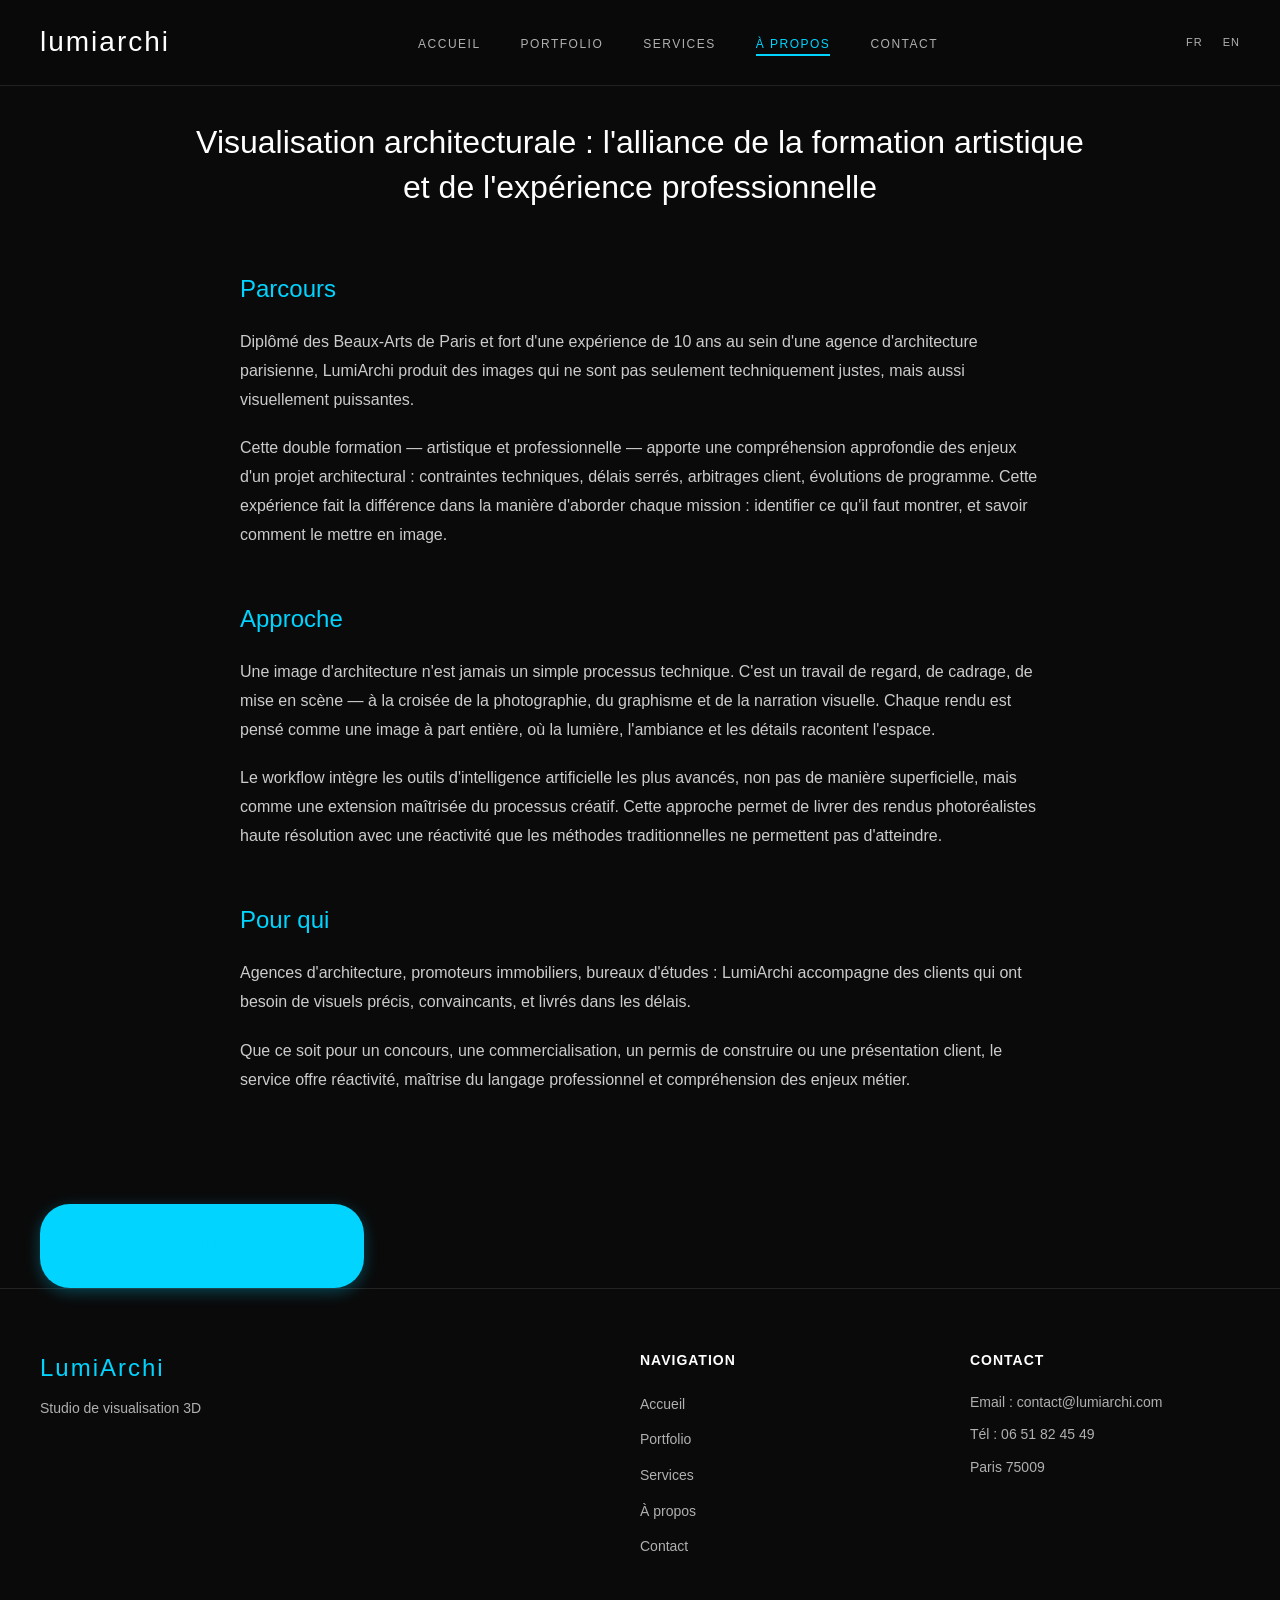
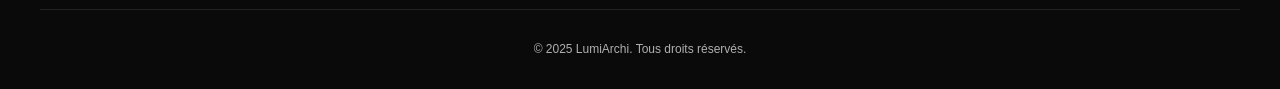
==== about.html @ ff270db5 "Add files via upload" ====
<!DOCTYPE html>
<html lang="fr">
<head>
    <meta charset="UTF-8">
    <meta name="viewport" content="width=device-width, initial-scale=1.0">
    <title>À Propos - LumiArchi</title>
    <link rel="stylesheet" href="css/style.css">
    <style>
        .about-page {
            padding-top: 120px;
        }
        .page-title {
            font-size: 32px;
            color: #ffffff;
            font-weight: 300;
            line-height: 1.4;
            margin-bottom: 60px;
            text-align: center;
            max-width: 900px;
            margin-left: auto;
            margin-right: auto;
        }
        .about-content-page {
            max-width: 800px;
            margin: 0 auto;
        }
        .about-section-block {
            margin-bottom: 50px;
        }
        .about-section-block h2 {
            font-size: 24px;
            color: #00d4ff;
            margin-bottom: 20px;
            font-weight: 400;
        }
        .about-section-block p {
            font-size: 16px;
            line-height: 1.8;
            color: #cccccc;
            margin-bottom: 20px;
        }
    </style>
</head>
<body>
    <!-- Navigation -->
    <nav class="navbar">
        <div class="nav-container">
            <div class="logo">
                <a href="index.html">LumiArchi</a>
            </div>
            <ul class="nav-menu">
                <li><a href="index.html">ACCUEIL</a></li>
                <li><a href="portfolio.html">PORTFOLIO</a></li>
                <li><a href="services.html">SERVICES</a></li>
                <li><a href="about.html" class="active">À PROPOS</a></li>
                <li><a href="contact.html">CONTACT</a></li>
            </ul>
            <div class="nav-icons">
                <a href="#" class="lang">FR</a>
                <a href="#" class="lang">EN</a>
            </div>
        </div>
    </nav>

    <!-- About Page -->
    <section class="about-page">
        <div class="container">
            <h1 class="page-title">Visualisation architecturale : l'alliance de la formation artistique et de l'expérience professionnelle</h1>
            
            <div class="about-content-page">
                <div class="about-section-block">
                    <h2>Parcours</h2>
                    <p>Diplômé des Beaux-Arts de Paris et fort d'une expérience de 10 ans au sein d'une agence d'architecture parisienne, LumiArchi produit des images qui ne sont pas seulement techniquement justes, mais aussi visuellement puissantes.</p>
                    
                    <p>Cette double formation — artistique et professionnelle — apporte une compréhension approfondie des enjeux d'un projet architectural : contraintes techniques, délais serrés, arbitrages client, évolutions de programme. Cette expérience fait la différence dans la manière d'aborder chaque mission : identifier ce qu'il faut montrer, et savoir comment le mettre en image.</p>
                </div>

                <div class="about-section-block">
                    <h2>Approche</h2>
                    <p>Une image d'architecture n'est jamais un simple processus technique. C'est un travail de regard, de cadrage, de mise en scène — à la croisée de la photographie, du graphisme et de la narration visuelle. Chaque rendu est pensé comme une image à part entière, où la lumière, l'ambiance et les détails racontent l'espace.</p>
                    
                    <p>Le workflow intègre les outils d'intelligence artificielle les plus avancés, non pas de manière superficielle, mais comme une extension maîtrisée du processus créatif. Cette approche permet de livrer des rendus photoréalistes haute résolution avec une réactivité que les méthodes traditionnelles ne permettent pas d'atteindre.</p>
                </div>

                <div class="about-section-block">
                    <h2>Pour qui</h2>
                    <p>Agences d'architecture, promoteurs immobiliers, bureaux d'études : LumiArchi accompagne des clients qui ont besoin de visuels précis, convaincants, et livrés dans les délais.</p>
                    
                    <p>Que ce soit pour un concours, une commercialisation, un permis de construire ou une présentation client, le service offre réactivité, maîtrise du langage professionnel et compréhension des enjeux métier.</p>
                </div>
            </div>

            <div class="cta-button">
                <a href="contact.html" class="btn-primary">NOUS CONTACTER</a>
            </div>
        </div>
    </section>

    <!-- Footer -->
    <footer class="footer">
        <div class="container">
            <div class="footer-content">
                <div class="footer-logo">
                    <h3>LumiArchi</h3>
                    <p>Studio de visualisation 3D</p>
                </div>
                <div class="footer-links">
                    <h4>Navigation</h4>
                    <ul>
                        <li><a href="index.html">Accueil</a></li>
                        <li><a href="portfolio.html">Portfolio</a></li>
                        <li><a href="services.html">Services</a></li>
                        <li><a href="about.html">À propos</a></li>
                        <li><a href="contact.html">Contact</a></li>
                    </ul>
                </div>
                <div class="footer-contact">
                    <h4>Contact</h4>
                    <p>Email : contact@lumiarchi.com</p>
                    <p>Tél : 06 51 82 45 49</p>
                    <p>Paris 75009</p>
                </div>
            </div>
            <div class="footer-bottom">
                <p>&copy; 2025 LumiArchi. Tous droits réservés.</p>
            </div>
        </div>
    </footer>
</body>
</html>
---- css/style.css ----
/* ===========================
   Variables & Reset
   =========================== */
:root {
    --primary-color: #00d4ff;      /* Cyan lumineux */
    --secondary-color: #ff9500;    /* Orange pour accents */
    --bg-dark: #0a0a0a;            /* Noir profond */
    --bg-gray: #1a1a1a;            /* Gris anthracite */
    --text-light: #ffffff;
    --text-gray: #b0b0b0;
    --transition: all 0.3s ease;
}

* {
    margin: 0;
    padding: 0;
    box-sizing: border-box;
}

body {
    font-family: 'Helvetica Neue', Arial, sans-serif;
    background-color: var(--bg-dark);
    color: var(--text-light);
    line-height: 1.6;
    overflow-x: hidden;
}

a {
    text-decoration: none;
    color: inherit;
}

ul {
    list-style: none;
}

.container {
    max-width: 1400px;
    margin: 0 auto;
    padding: 0 40px;
}

/* ===========================
   Navigation
   =========================== */
.navbar {
    position: fixed;
    top: 0;
    left: 0;
    width: 100%;
    background: rgba(10, 10, 10, 0.95);
    backdrop-filter: blur(10px);
    z-index: 1000;
    padding: 20px 0;
    border-bottom: 1px solid rgba(255, 255, 255, 0.1);
}

.nav-container {
    max-width: 1400px;
    margin: 0 auto;
    padding: 0 40px;
    display: flex;
    justify-content: space-between;
    align-items: center;
}

.logo a {
    font-size: 28px;
    font-weight: 300;
    letter-spacing: 2px;
    text-transform: lowercase;
    color: var(--text-light);
    transition: var(--transition);
}

.logo a:hover {
    color: var(--primary-color);
}

.nav-menu {
    display: flex;
    gap: 40px;
}

.nav-menu a {
    font-size: 12px;
    letter-spacing: 1.5px;
    text-transform: uppercase;
    font-weight: 500;
    color: var(--text-gray);
    transition: var(--transition);
    position: relative;
}

.nav-menu a:hover,
.nav-menu a.active {
    color: var(--primary-color);
}

.nav-menu a::after {
    content: '';
    position: absolute;
    bottom: -5px;
    left: 0;
    width: 0;
    height: 2px;
    background: var(--primary-color);
    transition: var(--transition);
}

.nav-menu a:hover::after,
.nav-menu a.active::after {
    width: 100%;
}

.nav-icons {
    display: flex;
    gap: 20px;
    align-items: center;
}

.nav-icons .lang {
    font-size: 11px;
    letter-spacing: 1px;
    color: var(--text-gray);
    transition: var(--transition);
}

.nav-icons .lang:hover {
    color: var(--primary-color);
}

.nav-icons .social {
    font-size: 18px;
    color: var(--text-gray);
    transition: var(--transition);
}

.nav-icons .social:hover {
    color: var(--primary-color);
}

/* ===========================
   Hero Carousel
   =========================== */
.hero-carousel {
    position: relative;
    width: 100%;
    height: 100vh;
    overflow: hidden;
    margin-top: 80px;
}

.carousel-container {
    position: relative;
    width: 100%;
    height: 100%;
}

.carousel-slide {
    position: absolute;
    top: 0;
    left: 0;
    width: 100%;
    height: 100%;
    opacity: 0;
    transition: opacity 1s ease-in-out;
}

.carousel-slide.active {
    opacity: 1;
}

.slide-image {
    width: 100%;
    height: 100%;
    background-size: 85%;
    background-position: center;
    background-repeat: no-repeat;
    position: relative;
}

.slide-image::before {
    content: '';
    position: absolute;
    top: 0;
    left: 0;
    width: 100%;
    height: 100%;
    background: linear-gradient(to bottom, rgba(0,0,0,0.2), rgba(0,0,0,0.5));
}

.slide-caption {
    position: absolute;
    bottom: 60px;
    right: 60px;
    z-index: 10;
}

.project-info {
    font-size: 14px;
    color: var(--text-light);
    text-align: right;
    letter-spacing: 1px;
    line-height: 1.8;
    text-shadow: 0 2px 10px rgba(0,0,0,0.5);
}

/* Carousel Dots */
.carousel-dots {
    position: absolute;
    bottom: 30px;
    left: 50%;
    transform: translateX(-50%);
    display: flex;
    gap: 15px;
    z-index: 100;
}

.dot {
    width: 10px;
    height: 10px;
    border-radius: 50%;
    background: rgba(255, 255, 255, 0.3);
    cursor: pointer;
    transition: var(--transition);
}

.dot:hover {
    background: rgba(255, 255, 255, 0.6);
}

.dot.active {
    background: var(--primary-color);
    width: 12px;
    height: 12px;
}

/* Carousel Arrows */
.carousel-prev,
.carousel-next {
    position: absolute;
    top: 50%;
    transform: translateY(-50%);
    background: rgba(0, 0, 0, 0.5);
    color: var(--text-light);
    border: none;
    font-size: 40px;
    padding: 20px 25px;
    cursor: pointer;
    transition: var(--transition);
    z-index: 100;
}

.carousel-prev {
    left: 30px;
}

.carousel-next {
    right: 30px;
}

.carousel-prev:hover,
.carousel-next:hover {
    background: rgba(0, 212, 255, 0.3);
}

/* ===========================
   About Section
   =========================== */
.about-section {
    padding: 120px 0;
    background: var(--bg-dark);
}

.intro-text {
    text-align: center;
    font-size: 16px;
    color: var(--text-gray);
    margin-bottom: 40px;
    letter-spacing: 0.5px;
}

.section-title {
    text-align: center;
    font-size: 32px;
    font-weight: 300;
    line-height: 1.6;
    color: var(--primary-color);
    margin-bottom: 80px;
    max-width: 1000px;
    margin-left: auto;
    margin-right: auto;
    padding: 0 20px;
}

.about-content {
    display: grid;
    grid-template-columns: 1fr 1fr;
    gap: 60px;
    margin-bottom: 60px;
}

.about-column p {
    font-size: 15px;
    line-height: 1.9;
    color: var(--text-gray);
    margin-bottom: 25px;
    text-align: justify;
}

.cta-button {
    text-align: center;
    margin-top: 60px;
}

.btn-primary {
    display: inline-block;
    padding: 15px 50px;
    border: 2px solid var(--primary-color);
    color: var(--primary-color);
    font-size: 12px;
    letter-spacing: 2px;
    text-transform: uppercase;
    font-weight: 600;
    border-radius: 30px;
    transition: var(--transition);
}

.btn-primary:hover {
    background: var(--primary-color);
    color: var(--bg-dark);
}

/* ===========================
   Services Preview
   =========================== */
.services-preview {
    padding: 100px 0;
    background: var(--bg-gray);
}

.section-subtitle {
    text-align: center;
    font-size: 28px;
    font-weight: 300;
    margin-bottom: 60px;
    color: var(--text-light);
}

.services-grid {
    display: grid;
    grid-template-columns: repeat(4, 1fr);
    gap: 40px;
}

.service-card {
    text-align: center;
    padding: 40px 30px;
    background: var(--bg-dark);
    border: 1px solid rgba(255, 255, 255, 0.1);
    transition: var(--transition);
    border-radius: 10px;
}

.service-card:hover {
    transform: translateY(-10px);
    border-color: var(--primary-color);
    box-shadow: 0 10px 30px rgba(0, 212, 255, 0.2);
}

.service-icon {
    font-size: 48px;
    margin-bottom: 20px;
}

.service-card h3 {
    font-size: 18px;
    font-weight: 500;
    margin-bottom: 15px;
    color: var(--text-light);
}

.service-card p {
    font-size: 14px;
    line-height: 1.6;
    color: var(--text-gray);
}

/* ===========================
   Footer
   =========================== */
.footer {
    background: var(--bg-dark);
    border-top: 1px solid rgba(255, 255, 255, 0.1);
    padding: 60px 0 30px;
}

.footer-content {
    display: grid;
    grid-template-columns: 2fr 1fr 1fr;
    gap: 60px;
    margin-bottom: 40px;
}

.footer-logo h3 {
    font-size: 24px;
    font-weight: 300;
    letter-spacing: 2px;
    margin-bottom: 10px;
    color: var(--primary-color);
}

.footer-logo p {
    color: var(--text-gray);
    font-size: 14px;
}

.footer-links h4,
.footer-contact h4 {
    font-size: 14px;
    font-weight: 600;
    letter-spacing: 1px;
    margin-bottom: 20px;
    text-transform: uppercase;
    color: var(--text-light);
}

.footer-links ul li {
    margin-bottom: 10px;
}

.footer-links a {
    color: var(--text-gray);
    font-size: 14px;
    transition: var(--transition);
}

.footer-links a:hover {
    color: var(--primary-color);
}

.footer-contact p {
    color: var(--text-gray);
    font-size: 14px;
    margin-bottom: 10px;
}

.footer-bottom {
    text-align: center;
    padding-top: 30px;
    border-top: 1px solid rgba(255, 255, 255, 0.1);
}

.footer-bottom p {
    color: var(--text-gray);
    font-size: 12px;
}

/* ===========================
   Responsive
   =========================== */
@media (max-width: 1024px) {
    .services-grid {
        grid-template-columns: repeat(2, 1fr);
    }
    
    .about-content {
        grid-template-columns: 1fr;
        gap: 40px;
    }
}

@media (max-width: 768px) {
    .nav-menu {
        display: none;
    }
    
    .services-grid {
        grid-template-columns: 1fr;
    }
    
    .footer-content {
        grid-template-columns: 1fr;
        gap: 40px;
    }
    
    .section-title {
        font-size: 24px;
    }
}



/* ===========================
   Ajout pour les icônes SVG
   =========================== */

/* Service Icon SVG - Icônes professionnelles */
.service-icon-svg {
    width: 64px;
    height: 64px;
    margin: 0 auto 20px;
    display: flex;
    align-items: center;
    justify-content: center;
}

.service-icon-svg svg {
    width: 48px;
    height: 48px;
    stroke: #ffa500;
    transition: var(--transition);
}

.service-card:hover .service-icon-svg svg {
    stroke: var(--text-light);
    transform: scale(1.1);
}

/* Service Card - Lien cliquable */
.service-card {
    cursor: pointer;
    text-decoration: none;
    color: inherit;
    display: block;
}

.service-card h3 {
    color: var(--text-light);
}

.service-card:hover h3 {
    color: #ffa500;
}/* ===================================
   CARROUSEL 8 IMAGES - CSS COMPLET
   =================================== */

/* Hero Section avec Carrousel */
.hero {
    position: relative;
    height: 100vh;
    overflow: hidden;
}

/* Conteneur du carrousel */
.carousel {
    position: absolute;
    top: 0;
    left: 0;
    width: 100%;
    height: 100%;
    z-index: 1;
}

/* Items du carrousel */
.carousel-item {
    position: absolute;
    top: 0;
    left: 0;
    width: 100%;
    height: 100%;
    opacity: 0;
    transition: opacity 1s ease-in-out;
    z-index: 1;
}

/* Item actif */
.carousel-item.active {
    opacity: 1;
    z-index: 2;
}

/* Images du carrousel */
.carousel-item img {
    width: 100%;
    height: 100%;
    object-fit: cover;
    object-position: center;
}

/* Overlay sombre sur les images */
.carousel-item::after {
    content: '';
    position: absolute;
    top: 0;
    left: 0;
    width: 100%;
    height: 100%;
    background: rgba(0, 0, 0, 0.4);
    z-index: 3;
}

/* Légendes du carrousel */
.carousel-caption {
    position: absolute;
    bottom: 80px;
    left: 50%;
    transform: translateX(-50%);
    text-align: center;
    color: var(--text-light);
    z-index: 4;
    width: 80%;
}

.carousel-caption h2 {
    font-size: 32px;
    font-weight: 300;
    letter-spacing: 2px;
    margin-bottom: 10px;
    text-shadow: 0 2px 10px rgba(0, 0, 0, 0.5);
}

.carousel-caption p {
    font-size: 14px;
    letter-spacing: 1px;
    color: var(--primary-color);
    text-shadow: 0 2px 10px rgba(0, 0, 0, 0.5);
}

/* Contenu Hero par-dessus le carrousel */
.hero-content {
    position: absolute;
    top: 50%;
    left: 50%;
    transform: translate(-50%, -50%);
    text-align: center;
    z-index: 5;
    color: var(--text-light);
    width: 90%;
    max-width: 800px;
}

.hero-content h1 {
    font-size: 56px;
    font-weight: 300;
    letter-spacing: 3px;
    margin-bottom: 20px;
    text-shadow: 0 2px 20px rgba(0, 0, 0, 0.7);
}

.hero-content p {
    font-size: 20px;
    margin-bottom: 40px;
    letter-spacing: 1px;
    text-shadow: 0 2px 10px rgba(0, 0, 0, 0.7);
}

.cta-button {
    display: inline-block;
    padding: 15px 40px;
    background: var(--primary-color);
    color: var(--bg-dark);
    text-decoration: none;
    font-size: 14px;
    letter-spacing: 2px;
    text-transform: uppercase;
    font-weight: 600;
    border-radius: 30px;
    transition: var(--transition);
    box-shadow: 0 4px 15px rgba(0, 210, 255, 0.3);
}

.cta-button:hover {
    background: var(--text-light);
    transform: translateY(-3px);
    box-shadow: 0 6px 20px rgba(0, 210, 255, 0.5);
}

/* Responsive */
@media (max-width: 768px) {
    .hero-content h1 {
        font-size: 36px;
    }
    
    .hero-content p {
        font-size: 16px;
    }
    
    .carousel-caption h2 {
        font-size: 24px;
    }
    
    .carousel-caption {
        bottom: 60px;
    }
}
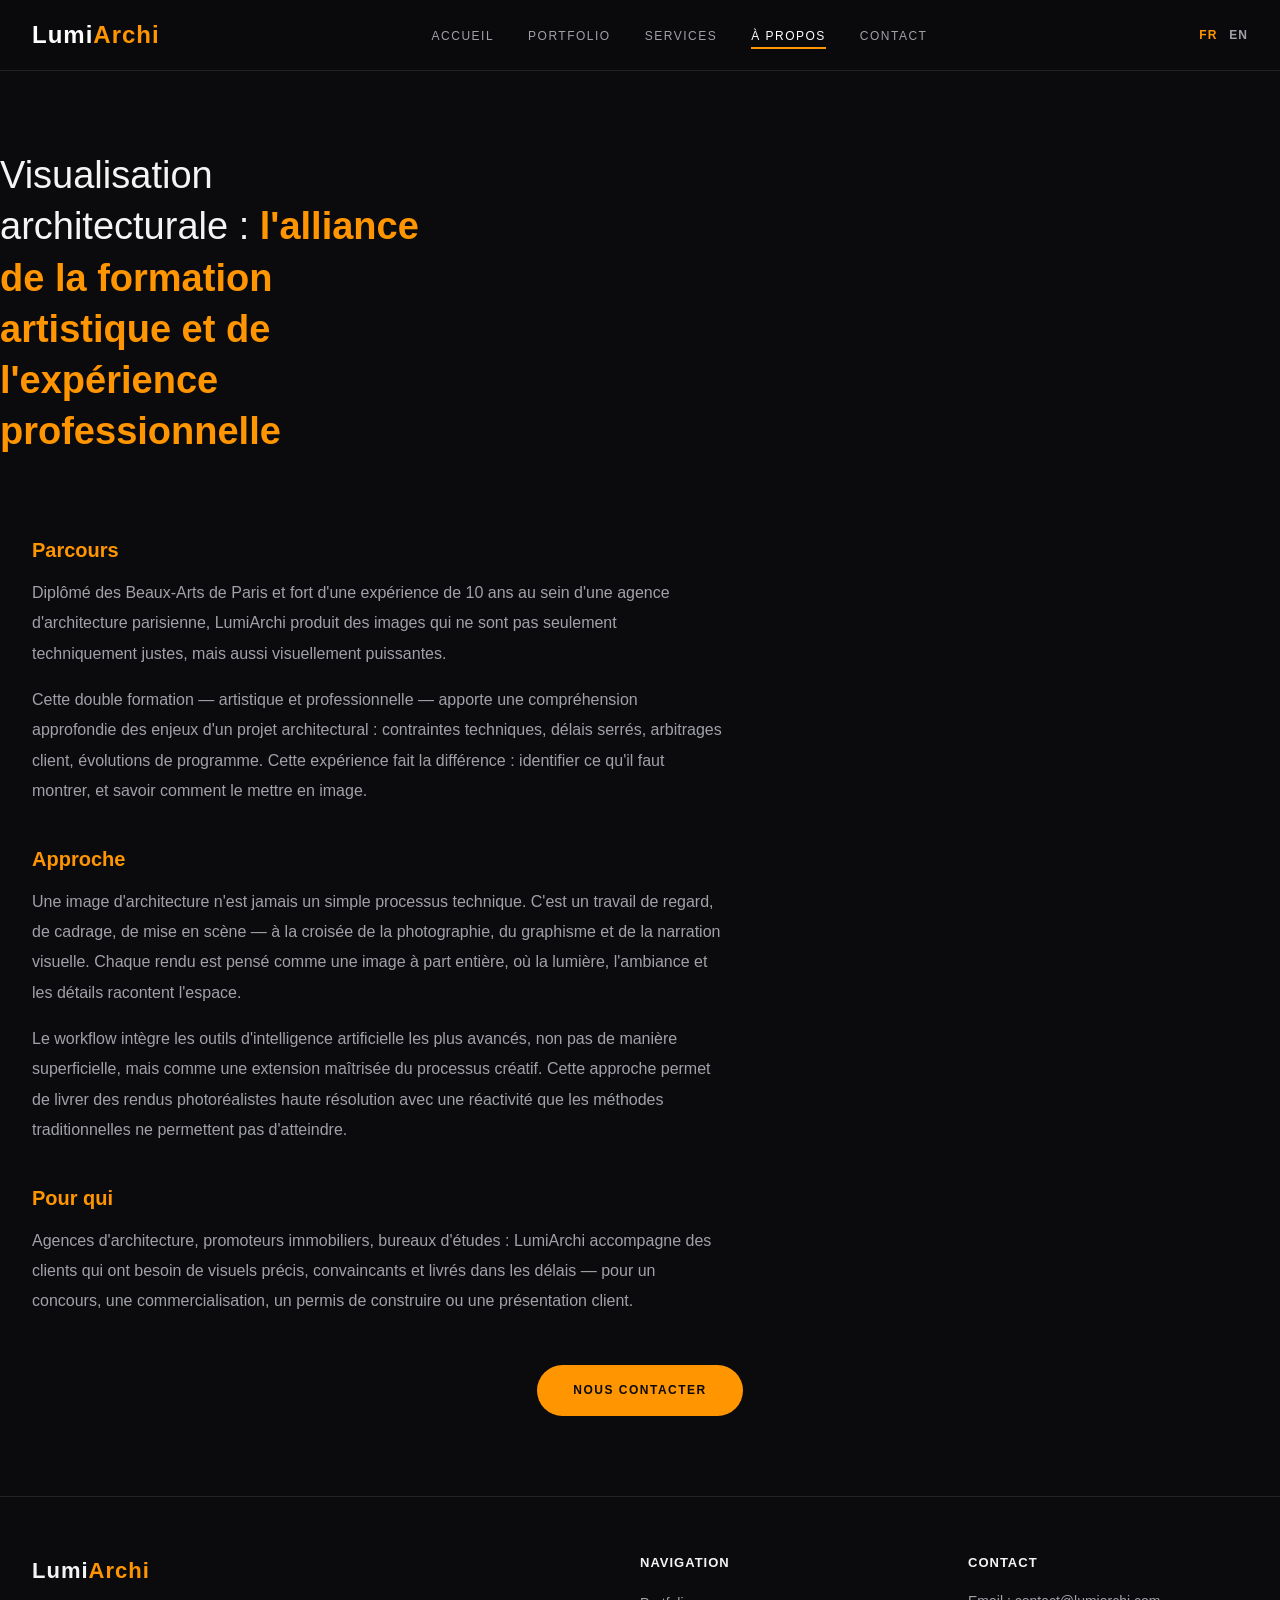
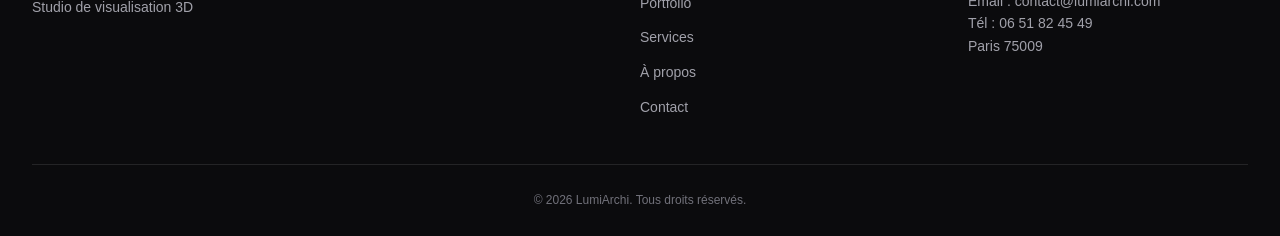
==== commit ef7cdeb4: "Add files via upload refonte du site" ====
--- a/about.html
+++ b/about.html
@@ -1,130 +1,64 @@
 <!DOCTYPE html>
 <html lang="fr">
 <head>
-    <meta charset="UTF-8">
-    <meta name="viewport" content="width=device-width, initial-scale=1.0">
-    <title>À Propos - LumiArchi</title>
-    <link rel="stylesheet" href="css/style.css">
-    <style>
-        .about-page {
-            padding-top: 120px;
-        }
-        .page-title {
-            font-size: 32px;
-            color: #ffffff;
-            font-weight: 300;
-            line-height: 1.4;
-            margin-bottom: 60px;
-            text-align: center;
-            max-width: 900px;
-            margin-left: auto;
-            margin-right: auto;
-        }
-        .about-content-page {
-            max-width: 800px;
-            margin: 0 auto;
-        }
-        .about-section-block {
-            margin-bottom: 50px;
-        }
-        .about-section-block h2 {
-            font-size: 24px;
-            color: #00d4ff;
-            margin-bottom: 20px;
-            font-weight: 400;
-        }
-        .about-section-block p {
-            font-size: 16px;
-            line-height: 1.8;
-            color: #cccccc;
-            margin-bottom: 20px;
-        }
-    </style>
+<meta charset="utf-8">
+<meta name="viewport" content="width=device-width, initial-scale=1.0">
+<title>À propos — LumiArchi | Studio 3D Paris</title>
+<meta name="description" content="LumiArchi, studio de visualisation 3D à Paris. Formation Beaux-Arts, 10 ans d'agence, workflow IA maîtrisé. Pour architectes, promoteurs et bureaux d'études.">
+<link rel="canonical" href="https://lumiarchi.com/about.html">
+<link rel="stylesheet" href="css/style.css">
 </head>
 <body>
-    <!-- Navigation -->
-    <nav class="navbar">
-        <div class="nav-container">
-            <div class="logo">
-                <a href="index.html">LumiArchi</a>
-            </div>
-            <ul class="nav-menu">
-                <li><a href="index.html">ACCUEIL</a></li>
-                <li><a href="portfolio.html">PORTFOLIO</a></li>
-                <li><a href="services.html">SERVICES</a></li>
-                <li><a href="about.html" class="active">À PROPOS</a></li>
-                <li><a href="contact.html">CONTACT</a></li>
-            </ul>
-            <div class="nav-icons">
-                <a href="#" class="lang">FR</a>
-                <a href="#" class="lang">EN</a>
-            </div>
-        </div>
-    </nav>
+<nav class="navbar">
+  <div class="nav-container">
+    <a href="index.html" class="logo">Lumi<span>Archi</span></a>
+    <button class="nav-toggle" aria-label="Menu">&#9776;</button>
+    <ul class="nav-menu">
+      <li><a href="index.html" data-en="Home">Accueil</a></li>
+      <li><a href="portfolio.html" data-en="Portfolio">Portfolio</a></li>
+      <li><a href="services.html" data-en="Services">Services</a></li>
+      <li><a href="about.html" class="active" data-en="About">À propos</a></li>
+      <li><a href="contact.html" data-en="Contact">Contact</a></li>
+    </ul>
+    <div class="nav-lang"><button data-lang="fr" class="active">FR</button><button data-lang="en">EN</button></div>
+  </div>
+</nav>
 
-    <!-- About Page -->
-    <section class="about-page">
-        <div class="container">
-            <h1 class="page-title">Visualisation architecturale : l'alliance de la formation artistique et de l'expérience professionnelle</h1>
-            
-            <div class="about-content-page">
-                <div class="about-section-block">
-                    <h2>Parcours</h2>
-                    <p>Diplômé des Beaux-Arts de Paris et fort d'une expérience de 10 ans au sein d'une agence d'architecture parisienne, LumiArchi produit des images qui ne sont pas seulement techniquement justes, mais aussi visuellement puissantes.</p>
-                    
-                    <p>Cette double formation — artistique et professionnelle — apporte une compréhension approfondie des enjeux d'un projet architectural : contraintes techniques, délais serrés, arbitrages client, évolutions de programme. Cette expérience fait la différence dans la manière d'aborder chaque mission : identifier ce qu'il faut montrer, et savoir comment le mettre en image.</p>
-                </div>
+<div class="page-head container">
+  <h1 data-en="Architectural visualization: <b>artistic training meets professional experience</b>">Visualisation architecturale : <b>l'alliance de la formation artistique et de l'expérience professionnelle</b></h1>
+</div>
 
-                <div class="about-section-block">
-                    <h2>Approche</h2>
-                    <p>Une image d'architecture n'est jamais un simple processus technique. C'est un travail de regard, de cadrage, de mise en scène — à la croisée de la photographie, du graphisme et de la narration visuelle. Chaque rendu est pensé comme une image à part entière, où la lumière, l'ambiance et les détails racontent l'espace.</p>
-                    
-                    <p>Le workflow intègre les outils d'intelligence artificielle les plus avancés, non pas de manière superficielle, mais comme une extension maîtrisée du processus créatif. Cette approche permet de livrer des rendus photoréalistes haute résolution avec une réactivité que les méthodes traditionnelles ne permettent pas d'atteindre.</p>
-                </div>
+<div class="container block" style="padding-bottom:80px">
+  <h2 data-en="Background">Parcours</h2>
+  <p data-en="Trained at the Beaux-Arts de Paris and with 10 years of experience within a Paris architecture studio, LumiArchi produces images that are not only technically accurate but also visually powerful.">Diplômé des Beaux-Arts de Paris et fort d'une expérience de 10 ans au sein d'une agence d'architecture parisienne, LumiArchi produit des images qui ne sont pas seulement techniquement justes, mais aussi visuellement puissantes.</p>
+  <p data-en="This dual training — artistic and professional — brings a deep understanding of what a project involves: technical constraints, tight deadlines, client trade-offs, evolving programs. This experience makes the difference in each assignment: identifying what needs to be shown, and knowing how to picture it.">Cette double formation — artistique et professionnelle — apporte une compréhension approfondie des enjeux d'un projet architectural : contraintes techniques, délais serrés, arbitrages client, évolutions de programme. Cette expérience fait la différence : identifier ce qu'il faut montrer, et savoir comment le mettre en image.</p>
 
-                <div class="about-section-block">
-                    <h2>Pour qui</h2>
-                    <p>Agences d'architecture, promoteurs immobiliers, bureaux d'études : LumiArchi accompagne des clients qui ont besoin de visuels précis, convaincants, et livrés dans les délais.</p>
-                    
-                    <p>Que ce soit pour un concours, une commercialisation, un permis de construire ou une présentation client, le service offre réactivité, maîtrise du langage professionnel et compréhension des enjeux métier.</p>
-                </div>
-            </div>
+  <h2 data-en="Approach">Approche</h2>
+  <p data-en="An architectural image is never a mere technical process. It is a matter of viewpoint, framing and staging — at the crossroads of photography, graphic design and visual storytelling. Every render is thought of as an image in its own right, where light, mood and detail tell the space.">Une image d'architecture n'est jamais un simple processus technique. C'est un travail de regard, de cadrage, de mise en scène — à la croisée de la photographie, du graphisme et de la narration visuelle. Chaque rendu est pensé comme une image à part entière, où la lumière, l'ambiance et les détails racontent l'espace.</p>
+  <p data-en="The workflow integrates the most advanced AI tools — not superficially, but as a controlled extension of the creative process. This delivers high-resolution photorealistic renders with a responsiveness traditional methods cannot match.">Le workflow intègre les outils d'intelligence artificielle les plus avancés, non pas de manière superficielle, mais comme une extension maîtrisée du processus créatif. Cette approche permet de livrer des rendus photoréalistes haute résolution avec une réactivité que les méthodes traditionnelles ne permettent pas d'atteindre.</p>
 
-            <div class="cta-button">
-                <a href="contact.html" class="btn-primary">NOUS CONTACTER</a>
-            </div>
-        </div>
-    </section>
+  <h2 data-en="Who for">Pour qui</h2>
+  <p data-en="Architecture firms, property developers and engineering offices: LumiArchi supports clients who need precise, convincing visuals delivered on time — for competitions, marketing, building permits or client presentations.">Agences d'architecture, promoteurs immobiliers, bureaux d'études : LumiArchi accompagne des clients qui ont besoin de visuels précis, convaincants et livrés dans les délais — pour un concours, une commercialisation, un permis de construire ou une présentation client.</p>
 
-    <!-- Footer -->
-    <footer class="footer">
-        <div class="container">
-            <div class="footer-content">
-                <div class="footer-logo">
-                    <h3>LumiArchi</h3>
-                    <p>Studio de visualisation 3D</p>
-                </div>
-                <div class="footer-links">
-                    <h4>Navigation</h4>
-                    <ul>
-                        <li><a href="index.html">Accueil</a></li>
-                        <li><a href="portfolio.html">Portfolio</a></li>
-                        <li><a href="services.html">Services</a></li>
-                        <li><a href="about.html">À propos</a></li>
-                        <li><a href="contact.html">Contact</a></li>
-                    </ul>
-                </div>
-                <div class="footer-contact">
-                    <h4>Contact</h4>
-                    <p>Email : contact@lumiarchi.com</p>
-                    <p>Tél : 06 51 82 45 49</p>
-                    <p>Paris 75009</p>
-                </div>
-            </div>
-            <div class="footer-bottom">
-                <p>&copy; 2025 LumiArchi. Tous droits réservés.</p>
-            </div>
-        </div>
-    </footer>
+  <div class="center-cta"><a href="contact.html" class="btn btn-primary" data-en="Contact us">Nous contacter</a></div>
+</div>
+
+<footer class="footer">
+  <div class="container">
+    <div class="footer-content">
+      <div class="footer-logo"><h3>Lumi<span>Archi</span></h3><p data-en="3D visualization studio">Studio de visualisation 3D</p></div>
+      <div class="footer-links"><h4>Navigation</h4><ul>
+        <li><a href="portfolio.html" data-en="Portfolio">Portfolio</a></li>
+        <li><a href="services.html" data-en="Services">Services</a></li>
+        <li><a href="about.html" data-en="About">À propos</a></li>
+        <li><a href="contact.html" data-en="Contact">Contact</a></li></ul></div>
+      <div class="footer-contact"><h4>Contact</h4>
+        <p>Email : <a href="mailto:contact@lumiarchi.com">contact@lumiarchi.com</a></p>
+        <p>Tél : <a href="tel:+33651824549">06 51 82 45 49</a></p><p>Paris 75009</p></div>
+    </div>
+    <div class="footer-bottom"><p>&copy; <span class="year">2026</span> LumiArchi. <span data-en="All rights reserved.">Tous droits réservés.</span></p></div>
+  </div>
+</footer>
+<script src="js/main.js"></script>
 </body>
-</html>+</html>
--- a/css/style.css
+++ b/css/style.css
@@ -1,687 +1,252 @@
-/* ===========================
-   Variables & Reset
-   =========================== */
-:root {
-    --primary-color: #00d4ff;      /* Cyan lumineux */
-    --secondary-color: #ff9500;    /* Orange pour accents */
-    --bg-dark: #0a0a0a;            /* Noir profond */
-    --bg-gray: #1a1a1a;            /* Gris anthracite */
-    --text-light: #ffffff;
-    --text-gray: #b0b0b0;
-    --transition: all 0.3s ease;
-}
-
-* {
-    margin: 0;
-    padding: 0;
-    box-sizing: border-box;
-}
-
-body {
-    font-family: 'Helvetica Neue', Arial, sans-serif;
-    background-color: var(--bg-dark);
-    color: var(--text-light);
-    line-height: 1.6;
-    overflow-x: hidden;
-}
-
-a {
-    text-decoration: none;
-    color: inherit;
-}
-
-ul {
-    list-style: none;
-}
-
-.container {
-    max-width: 1400px;
-    margin: 0 auto;
-    padding: 0 40px;
-}
-
-/* ===========================
-   Navigation
-   =========================== */
-.navbar {
-    position: fixed;
-    top: 0;
-    left: 0;
-    width: 100%;
-    background: rgba(10, 10, 10, 0.95);
-    backdrop-filter: blur(10px);
-    z-index: 1000;
-    padding: 20px 0;
-    border-bottom: 1px solid rgba(255, 255, 255, 0.1);
-}
-
-.nav-container {
-    max-width: 1400px;
-    margin: 0 auto;
-    padding: 0 40px;
-    display: flex;
-    justify-content: space-between;
-    align-items: center;
-}
-
-.logo a {
-    font-size: 28px;
-    font-weight: 300;
-    letter-spacing: 2px;
-    text-transform: lowercase;
-    color: var(--text-light);
-    transition: var(--transition);
-}
-
-.logo a:hover {
-    color: var(--primary-color);
-}
-
-.nav-menu {
-    display: flex;
-    gap: 40px;
-}
-
-.nav-menu a {
-    font-size: 12px;
-    letter-spacing: 1.5px;
-    text-transform: uppercase;
-    font-weight: 500;
-    color: var(--text-gray);
-    transition: var(--transition);
-    position: relative;
-}
-
-.nav-menu a:hover,
-.nav-menu a.active {
-    color: var(--primary-color);
-}
-
-.nav-menu a::after {
-    content: '';
-    position: absolute;
-    bottom: -5px;
-    left: 0;
-    width: 0;
-    height: 2px;
-    background: var(--primary-color);
-    transition: var(--transition);
-}
-
-.nav-menu a:hover::after,
-.nav-menu a.active::after {
-    width: 100%;
-}
-
-.nav-icons {
-    display: flex;
-    gap: 20px;
-    align-items: center;
-}
-
-.nav-icons .lang {
-    font-size: 11px;
-    letter-spacing: 1px;
-    color: var(--text-gray);
-    transition: var(--transition);
-}
-
-.nav-icons .lang:hover {
-    color: var(--primary-color);
-}
-
-.nav-icons .social {
-    font-size: 18px;
-    color: var(--text-gray);
-    transition: var(--transition);
-}
-
-.nav-icons .social:hover {
-    color: var(--primary-color);
-}
-
-/* ===========================
-   Hero Carousel
-   =========================== */
-.hero-carousel {
-    position: relative;
-    width: 100%;
-    height: 100vh;
-    overflow: hidden;
-    margin-top: 80px;
-}
-
-.carousel-container {
-    position: relative;
-    width: 100%;
-    height: 100%;
-}
-
-.carousel-slide {
-    position: absolute;
-    top: 0;
-    left: 0;
-    width: 100%;
-    height: 100%;
-    opacity: 0;
-    transition: opacity 1s ease-in-out;
-}
-
-.carousel-slide.active {
-    opacity: 1;
-}
-
-.slide-image {
-    width: 100%;
-    height: 100%;
-    background-size: 85%;
-    background-position: center;
-    background-repeat: no-repeat;
-    position: relative;
-}
-
-.slide-image::before {
-    content: '';
-    position: absolute;
-    top: 0;
-    left: 0;
-    width: 100%;
-    height: 100%;
-    background: linear-gradient(to bottom, rgba(0,0,0,0.2), rgba(0,0,0,0.5));
-}
-
-.slide-caption {
-    position: absolute;
-    bottom: 60px;
-    right: 60px;
-    z-index: 10;
-}
-
-.project-info {
-    font-size: 14px;
-    color: var(--text-light);
-    text-align: right;
-    letter-spacing: 1px;
-    line-height: 1.8;
-    text-shadow: 0 2px 10px rgba(0,0,0,0.5);
-}
-
-/* Carousel Dots */
-.carousel-dots {
-    position: absolute;
-    bottom: 30px;
-    left: 50%;
-    transform: translateX(-50%);
-    display: flex;
-    gap: 15px;
-    z-index: 100;
-}
-
-.dot {
-    width: 10px;
-    height: 10px;
-    border-radius: 50%;
-    background: rgba(255, 255, 255, 0.3);
-    cursor: pointer;
-    transition: var(--transition);
-}
-
-.dot:hover {
-    background: rgba(255, 255, 255, 0.6);
-}
-
-.dot.active {
-    background: var(--primary-color);
-    width: 12px;
-    height: 12px;
-}
-
-/* Carousel Arrows */
-.carousel-prev,
-.carousel-next {
-    position: absolute;
-    top: 50%;
-    transform: translateY(-50%);
-    background: rgba(0, 0, 0, 0.5);
-    color: var(--text-light);
-    border: none;
-    font-size: 40px;
-    padding: 20px 25px;
-    cursor: pointer;
-    transition: var(--transition);
-    z-index: 100;
-}
-
-.carousel-prev {
-    left: 30px;
-}
-
-.carousel-next {
-    right: 30px;
-}
-
-.carousel-prev:hover,
-.carousel-next:hover {
-    background: rgba(0, 212, 255, 0.3);
-}
-
-/* ===========================
-   About Section
-   =========================== */
-.about-section {
-    padding: 120px 0;
-    background: var(--bg-dark);
-}
-
-.intro-text {
-    text-align: center;
-    font-size: 16px;
-    color: var(--text-gray);
-    margin-bottom: 40px;
-    letter-spacing: 0.5px;
-}
-
-.section-title {
-    text-align: center;
-    font-size: 32px;
-    font-weight: 300;
-    line-height: 1.6;
-    color: var(--primary-color);
-    margin-bottom: 80px;
-    max-width: 1000px;
-    margin-left: auto;
-    margin-right: auto;
-    padding: 0 20px;
-}
-
-.about-content {
-    display: grid;
-    grid-template-columns: 1fr 1fr;
-    gap: 60px;
-    margin-bottom: 60px;
-}
-
-.about-column p {
-    font-size: 15px;
-    line-height: 1.9;
-    color: var(--text-gray);
-    margin-bottom: 25px;
-    text-align: justify;
-}
-
-.cta-button {
-    text-align: center;
-    margin-top: 60px;
-}
-
-.btn-primary {
-    display: inline-block;
-    padding: 15px 50px;
-    border: 2px solid var(--primary-color);
-    color: var(--primary-color);
-    font-size: 12px;
-    letter-spacing: 2px;
-    text-transform: uppercase;
-    font-weight: 600;
-    border-radius: 30px;
-    transition: var(--transition);
-}
-
-.btn-primary:hover {
-    background: var(--primary-color);
-    color: var(--bg-dark);
-}
-
-/* ===========================
-   Services Preview
-   =========================== */
-.services-preview {
-    padding: 100px 0;
-    background: var(--bg-gray);
-}
-
-.section-subtitle {
-    text-align: center;
-    font-size: 28px;
-    font-weight: 300;
-    margin-bottom: 60px;
-    color: var(--text-light);
-}
-
-.services-grid {
-    display: grid;
-    grid-template-columns: repeat(4, 1fr);
-    gap: 40px;
-}
-
-.service-card {
-    text-align: center;
-    padding: 40px 30px;
-    background: var(--bg-dark);
-    border: 1px solid rgba(255, 255, 255, 0.1);
-    transition: var(--transition);
-    border-radius: 10px;
-}
-
-.service-card:hover {
-    transform: translateY(-10px);
-    border-color: var(--primary-color);
-    box-shadow: 0 10px 30px rgba(0, 212, 255, 0.2);
-}
-
-.service-icon {
-    font-size: 48px;
-    margin-bottom: 20px;
-}
-
-.service-card h3 {
-    font-size: 18px;
-    font-weight: 500;
-    margin-bottom: 15px;
-    color: var(--text-light);
-}
-
-.service-card p {
-    font-size: 14px;
-    line-height: 1.6;
-    color: var(--text-gray);
-}
-
-/* ===========================
-   Footer
-   =========================== */
-.footer {
-    background: var(--bg-dark);
-    border-top: 1px solid rgba(255, 255, 255, 0.1);
-    padding: 60px 0 30px;
-}
-
-.footer-content {
-    display: grid;
-    grid-template-columns: 2fr 1fr 1fr;
-    gap: 60px;
-    margin-bottom: 40px;
-}
-
-.footer-logo h3 {
-    font-size: 24px;
-    font-weight: 300;
-    letter-spacing: 2px;
-    margin-bottom: 10px;
-    color: var(--primary-color);
-}
-
-.footer-logo p {
-    color: var(--text-gray);
-    font-size: 14px;
-}
-
-.footer-links h4,
-.footer-contact h4 {
-    font-size: 14px;
-    font-weight: 600;
-    letter-spacing: 1px;
-    margin-bottom: 20px;
-    text-transform: uppercase;
-    color: var(--text-light);
-}
-
-.footer-links ul li {
-    margin-bottom: 10px;
-}
-
-.footer-links a {
-    color: var(--text-gray);
-    font-size: 14px;
-    transition: var(--transition);
-}
-
-.footer-links a:hover {
-    color: var(--primary-color);
-}
-
-.footer-contact p {
-    color: var(--text-gray);
-    font-size: 14px;
-    margin-bottom: 10px;
-}
-
-.footer-bottom {
-    text-align: center;
-    padding-top: 30px;
-    border-top: 1px solid rgba(255, 255, 255, 0.1);
-}
-
-.footer-bottom p {
-    color: var(--text-gray);
-    font-size: 12px;
-}
-
-/* ===========================
-   Responsive
-   =========================== */
-@media (max-width: 1024px) {
-    .services-grid {
-        grid-template-columns: repeat(2, 1fr);
-    }
-    
-    .about-content {
-        grid-template-columns: 1fr;
-        gap: 40px;
-    }
-}
-
-@media (max-width: 768px) {
-    .nav-menu {
-        display: none;
-    }
-    
-    .services-grid {
-        grid-template-columns: 1fr;
-    }
-    
-    .footer-content {
-        grid-template-columns: 1fr;
-        gap: 40px;
-    }
-    
-    .section-title {
-        font-size: 24px;
-    }
-}
-
-
-
-/* ===========================
-   Ajout pour les icônes SVG
-   =========================== */
-
-/* Service Icon SVG - Icônes professionnelles */
-.service-icon-svg {
-    width: 64px;
-    height: 64px;
-    margin: 0 auto 20px;
-    display: flex;
-    align-items: center;
-    justify-content: center;
-}
-
-.service-icon-svg svg {
-    width: 48px;
-    height: 48px;
-    stroke: #ffa500;
-    transition: var(--transition);
-}
-
-.service-card:hover .service-icon-svg svg {
-    stroke: var(--text-light);
-    transform: scale(1.1);
-}
-
-/* Service Card - Lien cliquable */
-.service-card {
-    cursor: pointer;
-    text-decoration: none;
-    color: inherit;
-    display: block;
-}
-
-.service-card h3 {
-    color: var(--text-light);
-}
-
-.service-card:hover h3 {
-    color: #ffa500;
-}/* ===================================
-   CARROUSEL 8 IMAGES - CSS COMPLET
-   =================================== */
-
-/* Hero Section avec Carrousel */
-.hero {
-    position: relative;
-    height: 100vh;
-    overflow: hidden;
-}
-
-/* Conteneur du carrousel */
-.carousel {
-    position: absolute;
-    top: 0;
-    left: 0;
-    width: 100%;
-    height: 100%;
-    z-index: 1;
-}
-
-/* Items du carrousel */
-.carousel-item {
-    position: absolute;
-    top: 0;
-    left: 0;
-    width: 100%;
-    height: 100%;
-    opacity: 0;
-    transition: opacity 1s ease-in-out;
-    z-index: 1;
-}
-
-/* Item actif */
-.carousel-item.active {
-    opacity: 1;
-    z-index: 2;
-}
-
-/* Images du carrousel */
-.carousel-item img {
-    width: 100%;
-    height: 100%;
-    object-fit: cover;
-    object-position: center;
-}
-
-/* Overlay sombre sur les images */
-.carousel-item::after {
-    content: '';
-    position: absolute;
-    top: 0;
-    left: 0;
-    width: 100%;
-    height: 100%;
-    background: rgba(0, 0, 0, 0.4);
-    z-index: 3;
-}
-
-/* Légendes du carrousel */
-.carousel-caption {
-    position: absolute;
-    bottom: 80px;
-    left: 50%;
-    transform: translateX(-50%);
-    text-align: center;
-    color: var(--text-light);
-    z-index: 4;
-    width: 80%;
-}
-
-.carousel-caption h2 {
-    font-size: 32px;
-    font-weight: 300;
-    letter-spacing: 2px;
-    margin-bottom: 10px;
-    text-shadow: 0 2px 10px rgba(0, 0, 0, 0.5);
-}
-
-.carousel-caption p {
-    font-size: 14px;
-    letter-spacing: 1px;
-    color: var(--primary-color);
-    text-shadow: 0 2px 10px rgba(0, 0, 0, 0.5);
-}
-
-/* Contenu Hero par-dessus le carrousel */
-.hero-content {
-    position: absolute;
-    top: 50%;
-    left: 50%;
-    transform: translate(-50%, -50%);
-    text-align: center;
-    z-index: 5;
-    color: var(--text-light);
-    width: 90%;
-    max-width: 800px;
-}
-
-.hero-content h1 {
-    font-size: 56px;
-    font-weight: 300;
-    letter-spacing: 3px;
-    margin-bottom: 20px;
-    text-shadow: 0 2px 20px rgba(0, 0, 0, 0.7);
-}
-
-.hero-content p {
-    font-size: 20px;
-    margin-bottom: 40px;
-    letter-spacing: 1px;
-    text-shadow: 0 2px 10px rgba(0, 0, 0, 0.7);
-}
-
-.cta-button {
-    display: inline-block;
-    padding: 15px 40px;
-    background: var(--primary-color);
-    color: var(--bg-dark);
-    text-decoration: none;
-    font-size: 14px;
-    letter-spacing: 2px;
-    text-transform: uppercase;
-    font-weight: 600;
-    border-radius: 30px;
-    transition: var(--transition);
-    box-shadow: 0 4px 15px rgba(0, 210, 255, 0.3);
-}
-
-.cta-button:hover {
-    background: var(--text-light);
-    transform: translateY(-3px);
-    box-shadow: 0 6px 20px rgba(0, 210, 255, 0.5);
-}
-
-/* Responsive */
-@media (max-width: 768px) {
-    .hero-content h1 {
-        font-size: 36px;
-    }
-    
-    .hero-content p {
-        font-size: 16px;
-    }
-    
-    .carousel-caption h2 {
-        font-size: 24px;
-    }
-    
-    .carousel-caption {
-        bottom: 60px;
-    }
-}+/* =========================================================
+   LumiArchi — feuille de style unique (refonte 2026)
+   Accent unique : orange #ff9500
+   ========================================================= */
+:root{
+  --accent:#ff9500;
+  --accent-soft:rgba(255,149,0,.15);
+  --bg:#0b0b0d;
+  --bg-2:#141417;
+  --line:rgba(255,255,255,.10);
+  --text:#f4f4f5;
+  --muted:#a1a1aa;
+  --radius:12px;
+  --tr:all .3s ease;
+  --maxw:1280px;
+}
+*{margin:0;padding:0;box-sizing:border-box}
+html{scroll-behavior:smooth}
+body{
+  font-family:'Helvetica Neue',Arial,sans-serif;
+  background:var(--bg);color:var(--text);line-height:1.6;overflow-x:hidden;
+}
+a{text-decoration:none;color:inherit}
+ul{list-style:none}
+img{display:block;max-width:100%}
+.container{max-width:var(--maxw);margin:0 auto;padding:0 32px}
+section{scroll-margin-top:90px}
+
+/* ---------- Boutons ---------- */
+.btn{display:inline-block;padding:14px 34px;border-radius:30px;font-size:12px;
+  letter-spacing:1.5px;text-transform:uppercase;font-weight:600;transition:var(--tr);cursor:pointer;border:2px solid transparent}
+.btn-primary{background:var(--accent);color:#0b0b0d}
+.btn-primary:hover{background:#ffab33;transform:translateY(-2px)}
+.btn-ghost{border-color:rgba(255,255,255,.4);color:#fff}
+.btn-ghost:hover{border-color:var(--accent);color:var(--accent)}
+
+/* ---------- Navigation ---------- */
+.navbar{position:fixed;top:0;left:0;width:100%;z-index:1000;
+  background:rgba(11,11,13,.85);backdrop-filter:blur(12px);
+  border-bottom:1px solid var(--line);padding:16px 0}
+.nav-container{max-width:var(--maxw);margin:0 auto;padding:0 32px;
+  display:flex;justify-content:space-between;align-items:center}
+.logo{font-size:24px;font-weight:600;letter-spacing:1px;color:#fff}
+.logo span{color:var(--accent)}
+.nav-menu{display:flex;gap:34px}
+.nav-menu a{font-size:12px;letter-spacing:1.5px;text-transform:uppercase;
+  font-weight:500;color:var(--muted);position:relative;transition:var(--tr)}
+.nav-menu a:hover,.nav-menu a.active{color:#fff}
+.nav-menu a::after{content:'';position:absolute;bottom:-6px;left:0;width:0;height:2px;
+  background:var(--accent);transition:var(--tr)}
+.nav-menu a:hover::after,.nav-menu a.active::after{width:100%}
+.nav-lang{display:flex;gap:12px;align-items:center}
+.nav-lang button{background:none;border:none;color:var(--muted);font-size:12px;
+  letter-spacing:1px;cursor:pointer;font-weight:600;transition:var(--tr);font-family:inherit}
+.nav-lang button.active,.nav-lang button:hover{color:var(--accent)}
+.nav-toggle{display:none;background:none;border:none;color:#fff;font-size:26px;cursor:pointer}
+
+/* ---------- Hero ---------- */
+.hero{position:relative;height:100vh;min-height:560px;overflow:hidden}
+.hero-video{position:absolute;inset:0;width:100%;height:100%;object-fit:cover;object-position:center}
+.hero-slide{position:absolute;inset:0;opacity:0;transition:opacity 1.2s ease}
+.hero-slide.active{opacity:1}
+.hero-slide img{width:100%;height:100%;object-fit:cover;object-position:center}
+.hero-overlay{position:absolute;inset:0;
+  background:linear-gradient(180deg,rgba(11,11,13,.55) 0%,rgba(11,11,13,.30) 40%,rgba(11,11,13,.80) 100%)}
+.hero-content{position:absolute;inset:0;display:flex;flex-direction:column;
+  justify-content:center;align-items:flex-start;text-align:left;
+  max-width:var(--maxw);margin:0 auto;padding:0 32px;left:0;right:0}
+.hero-content h1{font-size:clamp(34px,5vw,60px);font-weight:300;line-height:1.15;
+  letter-spacing:1px;max-width:15ch;text-shadow:0 2px 24px rgba(0,0,0,.5)}
+.hero-content h1 b{font-weight:600;color:#fff}
+.hero-content p{font-size:clamp(15px,1.6vw,20px);color:#e4e4e7;margin:22px 0 34px;
+  max-width:46ch;text-shadow:0 2px 12px rgba(0,0,0,.6)}
+.hero-cta{display:flex;gap:16px;flex-wrap:wrap}
+.hero-credit{position:absolute;bottom:22px;right:28px;font-size:11px;color:#d4d4d8;
+  letter-spacing:1px;text-shadow:0 2px 8px rgba(0,0,0,.7);z-index:5}
+.hero-arrow{position:absolute;top:50%;transform:translateY(-50%);z-index:6;
+  background:rgba(0,0,0,.35);border:none;color:#fff;font-size:30px;
+  width:52px;height:52px;border-radius:50%;cursor:pointer;transition:var(--tr)}
+.hero-arrow:hover{background:var(--accent);color:#0b0b0d}
+.hero-prev{left:22px}.hero-next{right:22px}
+
+/* ---------- Bandeau clients ---------- */
+.clients{background:var(--bg);border-bottom:1px solid var(--line);padding:34px 0}
+.clients .label{text-align:center;font-size:11px;letter-spacing:2px;text-transform:uppercase;
+  color:var(--muted);margin-bottom:20px}
+.clients-row{display:flex;flex-wrap:wrap;justify-content:center;align-items:center;gap:14px 40px}
+.clients-row span{font-size:17px;font-weight:600;letter-spacing:1px;color:#d4d4d8;opacity:.85}
+.clients .note{text-align:center;font-size:11px;color:#71717a;margin-top:16px;letter-spacing:.5px}
+
+/* ---------- Sections génériques ---------- */
+.section{padding:88px 0}
+.section.alt{background:var(--bg-2)}
+.intro-text{text-align:center;font-size:16px;color:var(--muted);max-width:820px;margin:0 auto 18px}
+.section-title{text-align:center;font-size:clamp(24px,3vw,34px);font-weight:300;line-height:1.4;
+  max-width:960px;margin:0 auto 54px;padding:0 16px}
+.section-title b{font-weight:600;color:var(--accent)}
+.section-subtitle{text-align:center;font-size:26px;font-weight:300;margin-bottom:14px}
+.section-lead{text-align:center;color:var(--muted);margin-bottom:52px}
+
+/* About (accueil + page) */
+.about-grid{display:grid;grid-template-columns:1fr 1fr;gap:54px}
+.about-grid p{font-size:15px;line-height:1.9;color:var(--muted);margin-bottom:22px}
+.center-cta{text-align:center;margin-top:48px}
+
+/* ---------- Services (cartes) ---------- */
+.services-grid{display:grid;grid-template-columns:repeat(4,1fr);gap:26px}
+.service-card{display:block;background:var(--bg);border:1px solid var(--line);
+  border-radius:var(--radius);overflow:hidden;transition:var(--tr)}
+.service-card:hover{transform:translateY(-8px);border-color:var(--accent);
+  box-shadow:0 14px 34px rgba(0,0,0,.45)}
+.service-card .thumb{aspect-ratio:4/3;overflow:hidden}
+.service-card .thumb img{width:100%;height:100%;object-fit:cover;transition:var(--tr)}
+.service-card:hover .thumb img{transform:scale(1.05)}
+.service-card .body{padding:24px 22px;text-align:center}
+.service-card .icon{width:40px;height:40px;margin:-46px auto 14px;position:relative;z-index:2;
+  background:var(--bg);border:1px solid var(--line);border-radius:50%;display:flex;
+  align-items:center;justify-content:center}
+.service-card .icon svg{width:22px;height:22px;stroke:var(--accent)}
+.service-card h3{font-size:17px;font-weight:600;margin-bottom:10px}
+.service-card:hover h3{color:var(--accent)}
+.service-card p{font-size:13.5px;color:var(--muted);line-height:1.6}
+
+/* ---------- Bandeau CTA ---------- */
+.cta-band{background:linear-gradient(120deg,#141417,#1c1c22);border-top:1px solid var(--line);
+  border-bottom:1px solid var(--line);padding:70px 0;text-align:center}
+.cta-band h2{font-size:clamp(22px,3vw,30px);font-weight:300;margin-bottom:14px}
+.cta-band h2 b{font-weight:600;color:var(--accent)}
+.cta-band p{color:var(--muted);margin-bottom:28px}
+
+/* ---------- Services page (alternée) ---------- */
+.svc{display:grid;grid-template-columns:1fr 1fr;gap:54px;align-items:center;padding:64px 0;
+  border-bottom:1px solid var(--line)}
+.svc:nth-child(even) .svc-media{order:2}
+.svc-media{border-radius:var(--radius);overflow:hidden}
+.svc-media img{width:100%;height:100%;object-fit:cover;aspect-ratio:4/3}
+.svc h2{font-size:26px;font-weight:400;margin-bottom:10px}
+.svc .kicker{color:var(--accent);font-size:12px;letter-spacing:2px;text-transform:uppercase;margin-bottom:12px}
+.svc h4{font-size:13px;letter-spacing:1px;text-transform:uppercase;color:#fff;margin:20px 0 8px}
+.svc p{color:var(--muted);margin-bottom:8px}
+.svc ul li{color:var(--muted);padding-left:18px;position:relative;margin-bottom:6px}
+.svc ul li::before{content:'';position:absolute;left:0;top:9px;width:6px;height:6px;border-radius:50%;background:var(--accent)}
+.svc .btn{margin-top:22px}
+.svc-embed{margin-top:22px;aspect-ratio:16/9;border-radius:var(--radius);overflow:hidden}
+.svc-embed iframe{width:100%;height:100%;border:0}
+
+/* ---------- Portfolio ---------- */
+.pf-head{padding-top:120px;text-align:center}
+.pf-title{font-size:clamp(24px,3vw,32px);letter-spacing:3px;color:var(--accent);font-weight:400}
+.pf-filters{display:flex;flex-wrap:wrap;justify-content:center;gap:12px;margin:28px 0 40px}
+.pf-filters button{background:none;border:1px solid var(--line);color:var(--muted);
+  padding:8px 20px;border-radius:24px;font-size:11px;letter-spacing:1.5px;text-transform:uppercase;
+  cursor:pointer;transition:var(--tr);font-family:inherit;font-weight:600}
+.pf-filters button:hover{color:#fff;border-color:rgba(255,255,255,.35)}
+.pf-filters button.active{background:var(--accent);color:#0b0b0d;border-color:var(--accent)}
+.pf-grid{display:grid;grid-template-columns:repeat(3,1fr);gap:18px;padding-bottom:80px}
+.pf-item{position:relative;border-radius:var(--radius);overflow:hidden;cursor:pointer;
+  aspect-ratio:3/2;background:var(--bg-2)}
+.pf-item img{width:100%;height:100%;object-fit:cover;transition:var(--tr)}
+.pf-item:hover img{transform:scale(1.05)}
+.pf-item .cap{position:absolute;inset:auto 0 0 0;padding:34px 16px 14px;
+  background:linear-gradient(180deg,transparent,rgba(0,0,0,.8));
+  color:#fff;font-size:13px;letter-spacing:.5px;opacity:0;transition:var(--tr)}
+.pf-item:hover .cap{opacity:1}
+
+/* Lightbox */
+.lb{position:fixed;inset:0;background:rgba(0,0,0,.92);z-index:2000;display:none;
+  align-items:center;justify-content:center;padding:40px}
+.lb.open{display:flex}
+.lb img{max-width:92%;max-height:82%;object-fit:contain;border-radius:6px}
+.lb-cap{position:absolute;bottom:26px;left:0;right:0;text-align:center;color:#d4d4d8;font-size:13px;letter-spacing:1px}
+.lb-close{position:absolute;top:22px;right:30px;background:none;border:none;color:#fff;font-size:34px;cursor:pointer}
+.lb-nav{position:absolute;top:50%;transform:translateY(-50%);background:rgba(255,255,255,.08);
+  border:none;color:#fff;font-size:30px;width:52px;height:52px;border-radius:50%;cursor:pointer;transition:var(--tr)}
+.lb-nav:hover{background:var(--accent);color:#0b0b0d}
+.lb-prev{left:24px}.lb-next{right:24px}
+
+/* ---------- Page projet ---------- */
+.proj-back{padding-top:110px}
+.proj-back a{color:var(--muted);font-size:13px;letter-spacing:1px;text-transform:uppercase}
+.proj-back a:hover{color:var(--accent)}
+.proj{display:grid;grid-template-columns:1.6fr 1fr;gap:44px;padding:24px 0 70px;align-items:start}
+.proj-gallery .main{border-radius:var(--radius);overflow:hidden;background:var(--bg-2);
+  display:flex;align-items:center;justify-content:center;min-height:320px}
+.proj-gallery .main img{max-width:100%;max-height:76vh;width:auto;height:auto;object-fit:contain;display:block}
+.proj-thumbs{display:flex;gap:10px;margin-top:12px;flex-wrap:wrap}
+.proj-thumbs img{width:92px;height:62px;object-fit:cover;border-radius:6px;cursor:pointer;opacity:.55;border:2px solid transparent;transition:var(--tr)}
+.proj-thumbs img.active,.proj-thumbs img:hover{opacity:1;border-color:var(--accent)}
+.proj-info{position:sticky;top:100px}
+.proj-info .kicker{color:var(--accent);font-size:12px;letter-spacing:2px;text-transform:uppercase;margin-bottom:10px}
+.proj-info h1{font-size:30px;font-weight:400;margin-bottom:20px;line-height:1.2}
+.proj-meta{border-top:1px solid var(--line);padding:15px 0;display:flex;justify-content:space-between;gap:16px;align-items:baseline}
+.proj-meta .k{color:var(--muted);letter-spacing:1px;text-transform:uppercase;font-size:11px}
+.proj-meta .v{color:#fff;text-align:right;font-weight:600;font-size:14px}
+.proj-desc{color:var(--muted);line-height:1.8;margin:18px 0 26px;font-size:15px}
+.proj-zoom-hint{margin-top:10px;color:#71717a;font-size:12px;letter-spacing:.5px;text-align:center}
+@media(max-width:1024px){.proj{grid-template-columns:1fr;gap:24px}.proj-info{position:static}}
+
+/* ---------- Contact ---------- */
+.contact-grid{display:grid;grid-template-columns:1fr 1.3fr;gap:54px;align-items:start}
+.contact-info h3{font-size:13px;letter-spacing:1px;text-transform:uppercase;color:var(--accent);margin:22px 0 6px}
+.contact-info p,.contact-info a{color:var(--muted);font-size:15px}
+.form-row{margin-bottom:18px;display:flex;flex-direction:column}
+.form-row label{font-size:12px;letter-spacing:1px;text-transform:uppercase;color:var(--muted);margin-bottom:7px}
+.form-row input,.form-row textarea{background:var(--bg-2);border:1px solid var(--line);
+  border-radius:8px;padding:13px 15px;color:#fff;font-size:15px;font-family:inherit;transition:var(--tr)}
+.form-row input:focus,.form-row textarea:focus{outline:none;border-color:var(--accent)}
+.form-row textarea{min-height:140px;resize:vertical}
+
+/* ---------- Footer ---------- */
+.footer{background:var(--bg);border-top:1px solid var(--line);padding:56px 0 26px}
+.footer-content{display:grid;grid-template-columns:2fr 1fr 1fr;gap:48px;margin-bottom:36px}
+.footer-logo h3{font-size:22px;font-weight:600;letter-spacing:1px;margin-bottom:8px}
+.footer-logo h3 span{color:var(--accent)}
+.footer-logo p{color:var(--muted);font-size:14px}
+.footer h4{font-size:13px;font-weight:600;letter-spacing:1px;text-transform:uppercase;margin-bottom:16px}
+.footer-links li{margin-bottom:9px}
+.footer-links a,.footer-contact p,.footer-contact a{color:var(--muted);font-size:14px;transition:var(--tr)}
+.footer-links a:hover,.footer-contact a:hover{color:var(--accent)}
+.footer-bottom{text-align:center;padding-top:26px;border-top:1px solid var(--line);color:#71717a;font-size:12px}
+
+/* ---------- Page title (about/contact) ---------- */
+.page-head{padding:150px 0 40px}
+.page-head h1{font-size:clamp(26px,3.4vw,38px);font-weight:300;line-height:1.35;max-width:20ch}
+.page-head h1 b{font-weight:600;color:var(--accent)}
+.block h2{font-size:20px;font-weight:600;color:var(--accent);margin:36px 0 12px}
+.block p{color:var(--muted);line-height:1.9;margin-bottom:16px;max-width:78ch}
+
+/* ---------- Responsive ---------- */
+@media(max-width:1024px){
+  .services-grid{grid-template-columns:repeat(2,1fr)}
+  .pf-grid{grid-template-columns:repeat(2,1fr)}
+  .about-grid{grid-template-columns:1fr;gap:28px}
+  .svc{grid-template-columns:1fr;gap:26px}
+  .svc:nth-child(even) .svc-media{order:0}
+  .contact-grid{grid-template-columns:1fr;gap:34px}
+  .footer-content{grid-template-columns:1fr 1fr}
+}
+@media(max-width:640px){
+  .nav-menu{position:fixed;top:64px;left:0;right:0;background:var(--bg);flex-direction:column;
+    gap:0;padding:10px 0;border-bottom:1px solid var(--line);transform:translateY(-140%);transition:var(--tr)}
+  .nav-menu.open{transform:translateY(0)}
+  .nav-menu a{padding:14px 32px}
+  .nav-toggle{display:block}
+  .services-grid,.pf-grid,.footer-content{grid-template-columns:1fr}
+  .hero-content{align-items:center;text-align:center}
+  .hero-content h1{max-width:100%}
+  .section{padding:60px 0}
+  /* mobile : image fixe au lieu de la vidéo (perf + data) */
+  .hero-video{display:none}
+  .hero{background:#0b0b0d url('../images/venette-entree.jpg') center/cover no-repeat}
+}
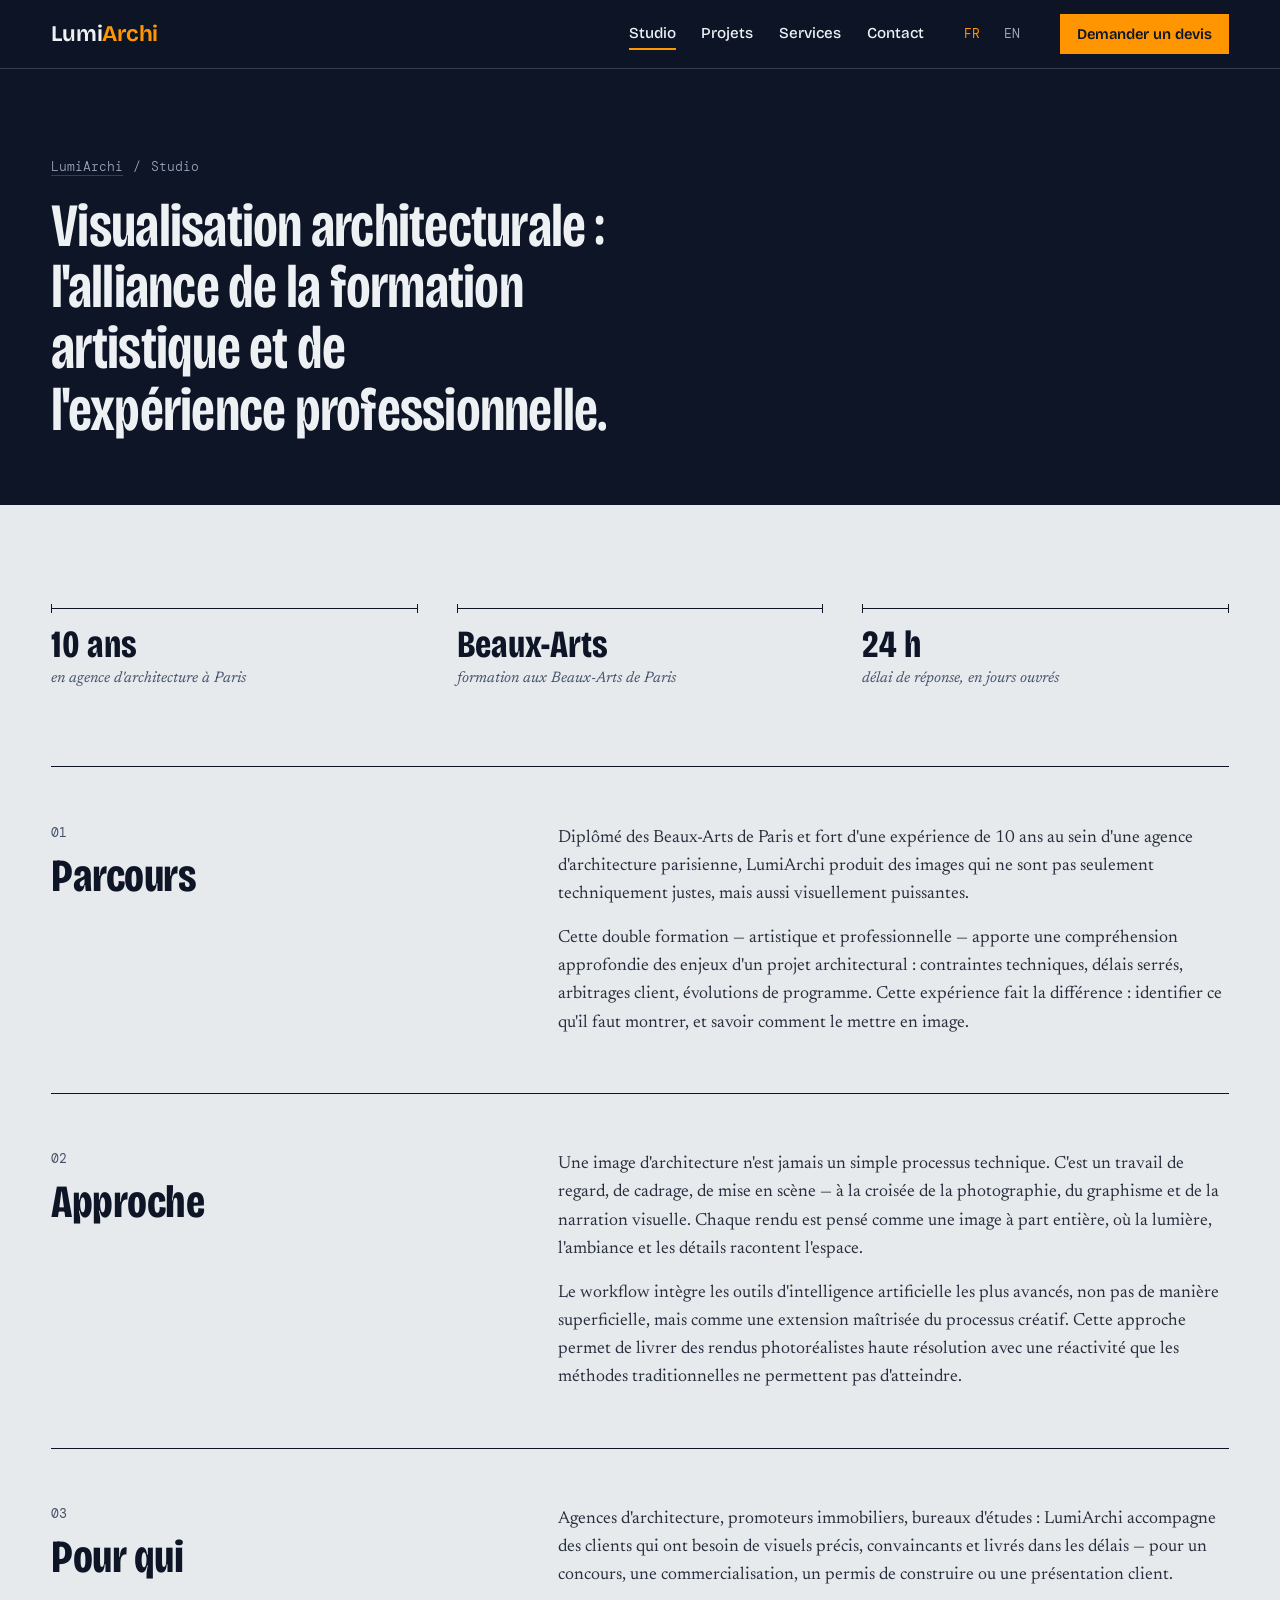
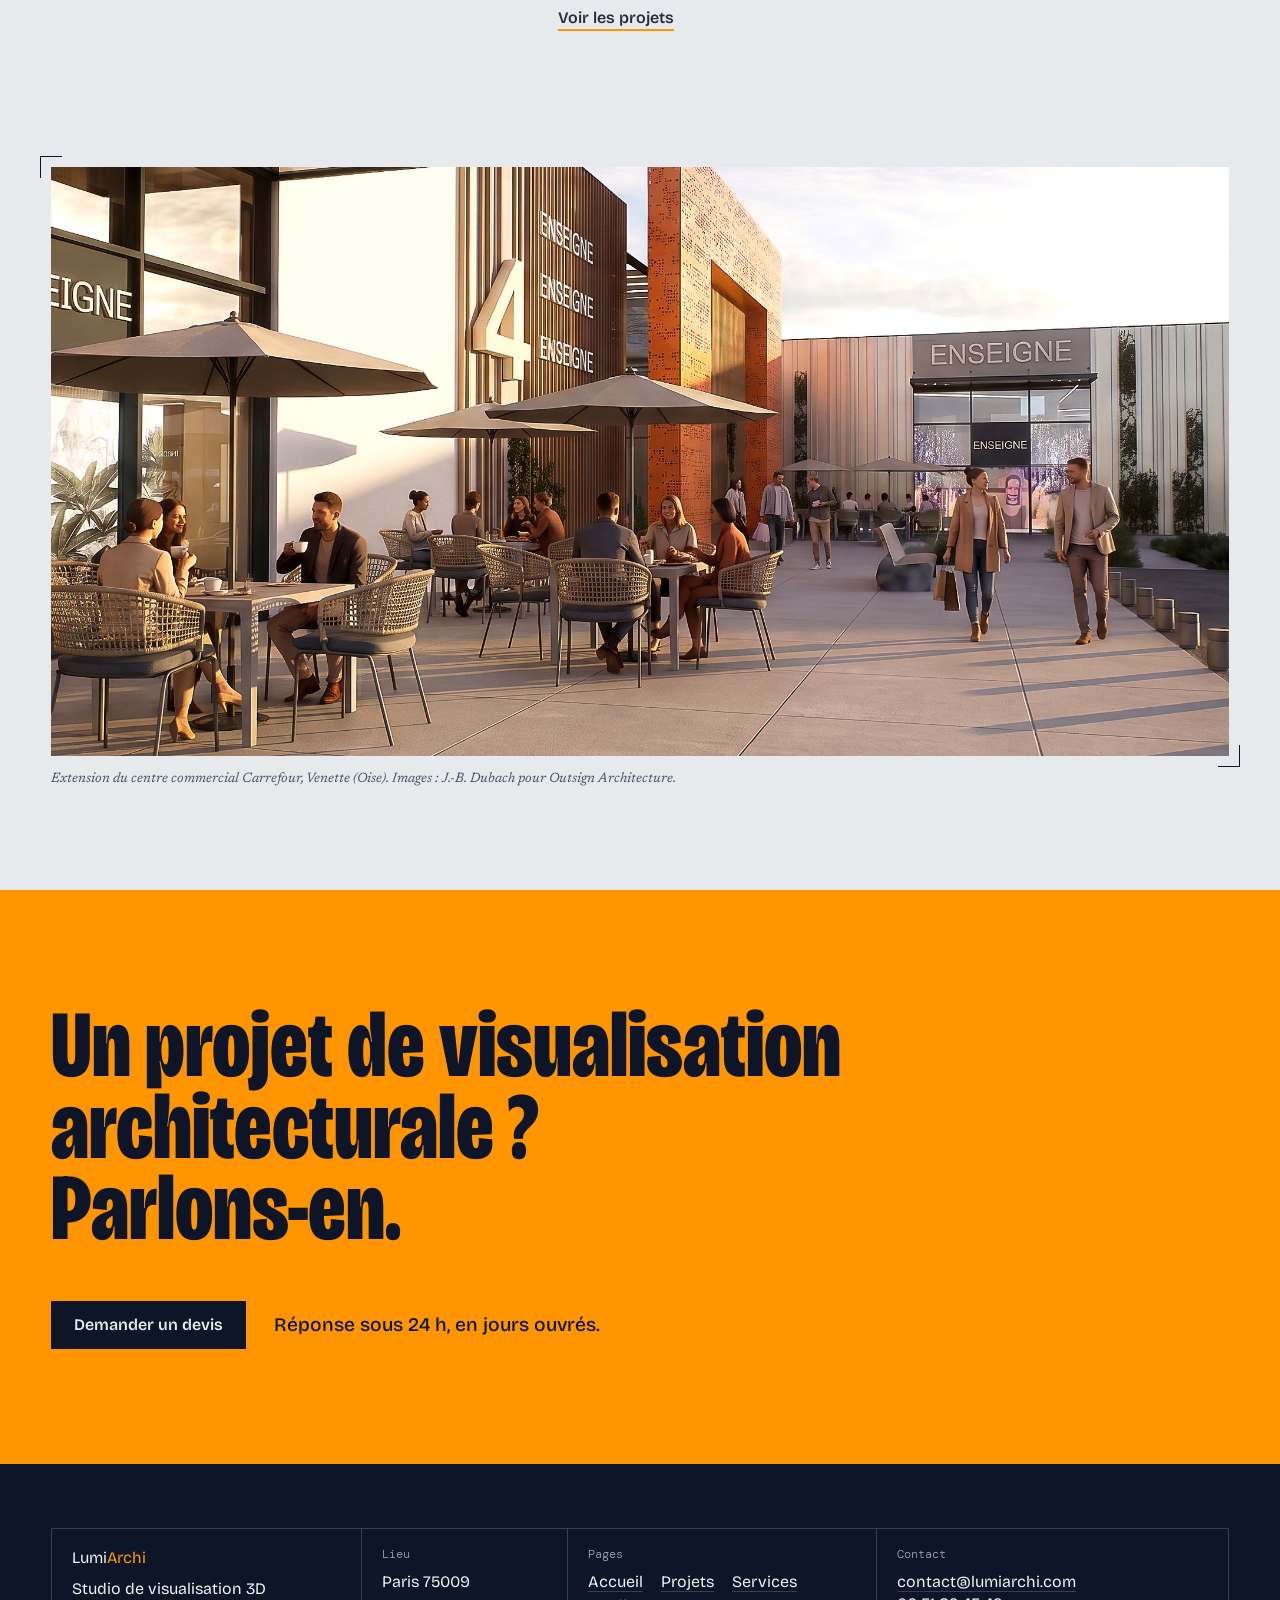
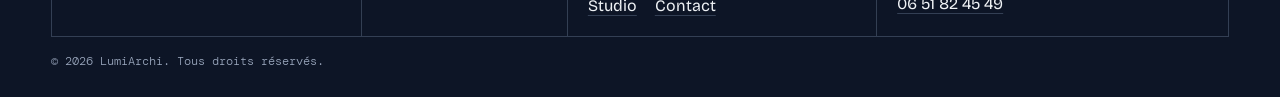
==== commit 10bdb18e: "Refonte du site : nouveau design sur les six pages Accueil - Nouvelle page d'accueil portée depuis l" ====
--- a/about.html
+++ b/about.html
@@ -2,63 +2,119 @@
 <html lang="fr">
 <head>
 <meta charset="utf-8">
-<meta name="viewport" content="width=device-width, initial-scale=1.0">
-<title>À propos — LumiArchi | Studio 3D Paris</title>
+<meta name="viewport" content="width=device-width,initial-scale=1,viewport-fit=cover">
+<title>Studio — LumiArchi | Visualisation 3D à Paris</title>
 <meta name="description" content="LumiArchi, studio de visualisation 3D à Paris. Formation Beaux-Arts, 10 ans d'agence, workflow IA maîtrisé. Pour architectes, promoteurs et bureaux d'études.">
 <link rel="canonical" href="https://lumiarchi.com/about.html">
-<link rel="stylesheet" href="css/style.css">
+<meta property="og:title" content="Studio — LumiArchi | Visualisation 3D à Paris">
+<meta property="og:description" content="LumiArchi, studio de visualisation 3D à Paris. Formation Beaux-Arts, 10 ans d'agence, workflow IA maîtrisé. Pour architectes, promoteurs et bureaux d'études.">
+<meta property="og:type" content="website">
+<meta property="og:url" content="https://lumiarchi.com/about.html">
+<meta property="og:image" content="https://lumiarchi.com/images/pub--7.jpg">
+<link rel="preconnect" href="https://fonts.googleapis.com">
+<link rel="preconnect" href="https://fonts.gstatic.com" crossorigin>
+<link rel="stylesheet" href="https://fonts.googleapis.com/css2?family=Bricolage+Grotesque:opsz,wdth,wght@12..96,75..100,200..800&family=DM+Mono:wght@300;400&family=Newsreader:ital,opsz,wght@0,6..72,200..800;1,6..72,200..800&display=swap">
+<link rel="stylesheet" href="css/site.css">
 </head>
 <body>
-<nav class="navbar">
-  <div class="nav-container">
-    <a href="index.html" class="logo">Lumi<span>Archi</span></a>
-    <button class="nav-toggle" aria-label="Menu">&#9776;</button>
-    <ul class="nav-menu">
-      <li><a href="index.html" data-en="Home">Accueil</a></li>
-      <li><a href="portfolio.html" data-en="Portfolio">Portfolio</a></li>
-      <li><a href="services.html" data-en="Services">Services</a></li>
-      <li><a href="about.html" class="active" data-en="About">À propos</a></li>
-      <li><a href="contact.html" data-en="Contact">Contact</a></li>
-    </ul>
-    <div class="nav-lang"><button data-lang="fr" class="active">FR</button><button data-lang="en">EN</button></div>
+<header class="nav" id="nav">
+  <div class="wrap nav-in">
+    <a class="logo" href="index.html" aria-label="LumiArchi, accueil">Lumi<span>Archi</span></a>
+    <nav class="nav-links" aria-label="Pages">
+      <a href="about.html" aria-current="page" data-en="Studio">Studio</a>
+      <a href="portfolio.html" data-en="Projects">Projets</a>
+      <a href="services.html" data-en="Services">Services</a>
+      <a href="contact.html" data-en="Contact">Contact</a>
+    </nav>
+    <div class="lang" role="group" aria-label="Langue">
+      <button type="button" data-lang="fr" aria-pressed="true">FR</button>
+      <button type="button" data-lang="en" aria-pressed="false">EN</button>
+    </div>
+    <a class="btn btn-lum" href="contact.html" data-en="Request a quote">Demander un devis</a>
+    <button class="menu-btn" id="menuBtn" type="button" aria-expanded="false" aria-controls="menu" data-en="Menu">Menu</button>
   </div>
+</header>
+<nav class="menu wrap" id="menu" aria-label="Menu" hidden>
+  <a href="index.html" data-en="Home">Accueil</a>
+  <a href="about.html" aria-current="page" data-en="Studio">Studio</a>
+  <a href="portfolio.html" data-en="Projects">Projets</a>
+  <a href="services.html" data-en="Services">Services</a>
+  <a href="contact.html" data-en="Contact">Contact</a>
 </nav>
 
-<div class="page-head container">
-  <h1 data-en="Architectural visualization: <b>artistic training meets professional experience</b>">Visualisation architecturale : <b>l'alliance de la formation artistique et de l'expérience professionnelle</b></h1>
-</div>
+<main>
+<section class="tete">
+  <div class="wrap">
+    <p class="sur"><a href="index.html">LumiArchi</a><span aria-hidden="true">/</span><span data-en="Studio">Studio</span></p>
+    <h1 class="long" data-en="Architectural visualization: artistic training meets professional experience.">Visualisation architecturale&nbsp;: l'alliance de la formation artistique et de l'expérience professionnelle.</h1>
+  </div>
+</section>
 
-<div class="container block" style="padding-bottom:80px">
-  <h2 data-en="Background">Parcours</h2>
-  <p data-en="Trained at the Beaux-Arts de Paris and with 10 years of experience within a Paris architecture studio, LumiArchi produces images that are not only technically accurate but also visually powerful.">Diplômé des Beaux-Arts de Paris et fort d'une expérience de 10 ans au sein d'une agence d'architecture parisienne, LumiArchi produit des images qui ne sont pas seulement techniquement justes, mais aussi visuellement puissantes.</p>
-  <p data-en="This dual training — artistic and professional — brings a deep understanding of what a project involves: technical constraints, tight deadlines, client trade-offs, evolving programs. This experience makes the difference in each assignment: identifying what needs to be shown, and knowing how to picture it.">Cette double formation — artistique et professionnelle — apporte une compréhension approfondie des enjeux d'un projet architectural : contraintes techniques, délais serrés, arbitrages client, évolutions de programme. Cette expérience fait la différence : identifier ce qu'il faut montrer, et savoir comment le mettre en image.</p>
+<section class="bande calque">
+  <div class="wrap">
+    <ul class="faits">
+      <li><b data-en="10 years">10 ans</b><span data-en="in a Paris architecture studio">en agence d'architecture à Paris</span></li>
+      <li><b>Beaux-Arts</b><span data-en="trained at the Beaux-Arts de Paris">formation aux Beaux-Arts de Paris</span></li>
+      <li><b>24 h</b><span data-en="reply time on business days">délai de réponse, en jours ouvrés</span></li>
+    </ul>
 
-  <h2 data-en="Approach">Approche</h2>
-  <p data-en="An architectural image is never a mere technical process. It is a matter of viewpoint, framing and staging — at the crossroads of photography, graphic design and visual storytelling. Every render is thought of as an image in its own right, where light, mood and detail tell the space.">Une image d'architecture n'est jamais un simple processus technique. C'est un travail de regard, de cadrage, de mise en scène — à la croisée de la photographie, du graphisme et de la narration visuelle. Chaque rendu est pensé comme une image à part entière, où la lumière, l'ambiance et les détails racontent l'espace.</p>
-  <p data-en="The workflow integrates the most advanced AI tools — not superficially, but as a controlled extension of the creative process. This delivers high-resolution photorealistic renders with a responsiveness traditional methods cannot match.">Le workflow intègre les outils d'intelligence artificielle les plus avancés, non pas de manière superficielle, mais comme une extension maîtrisée du processus créatif. Cette approche permet de livrer des rendus photoréalistes haute résolution avec une réactivité que les méthodes traditionnelles ne permettent pas d'atteindre.</p>
+    <div class="g12 rang">
+      <h2><small>01</small><span data-en="Background">Parcours</span></h2>
+      <div class="tx">
+        <p data-en="Trained at the Beaux-Arts de Paris and with 10 years of experience within a Paris architecture studio, LumiArchi produces images that are not only technically accurate but also visually powerful.">Diplômé des Beaux-Arts de Paris et fort d'une expérience de 10 ans au sein d'une agence d'architecture parisienne, LumiArchi produit des images qui ne sont pas seulement techniquement justes, mais aussi visuellement puissantes.</p>
+        <p data-en="This dual training — artistic and professional — brings a deep understanding of what a project involves: technical constraints, tight deadlines, client trade-offs, evolving programs. This experience makes the difference in each assignment: identifying what needs to be shown, and knowing how to picture it.">Cette double formation — artistique et professionnelle — apporte une compréhension approfondie des enjeux d'un projet architectural : contraintes techniques, délais serrés, arbitrages client, évolutions de programme. Cette expérience fait la différence : identifier ce qu'il faut montrer, et savoir comment le mettre en image.</p>
+      </div>
+    </div>
+    <div class="g12 rang">
+      <h2><small>02</small><span data-en="Approach">Approche</span></h2>
+      <div class="tx">
+        <p data-en="An architectural image is never a mere technical process. It is a matter of viewpoint, framing and staging — at the crossroads of photography, graphic design and visual storytelling. Every render is thought of as an image in its own right, where light, mood and detail tell the space.">Une image d'architecture n'est jamais un simple processus technique. C'est un travail de regard, de cadrage, de mise en scène — à la croisée de la photographie, du graphisme et de la narration visuelle. Chaque rendu est pensé comme une image à part entière, où la lumière, l'ambiance et les détails racontent l'espace.</p>
+        <p data-en="The workflow integrates the most advanced AI tools — not superficially, but as a controlled extension of the creative process. This delivers high-resolution photorealistic renders with a responsiveness traditional methods cannot match.">Le workflow intègre les outils d'intelligence artificielle les plus avancés, non pas de manière superficielle, mais comme une extension maîtrisée du processus créatif. Cette approche permet de livrer des rendus photoréalistes haute résolution avec une réactivité que les méthodes traditionnelles ne permettent pas d'atteindre.</p>
+      </div>
+    </div>
+    <div class="g12 rang">
+      <h2><small>03</small><span data-en="Who for">Pour qui</span></h2>
+      <div class="tx">
+        <p data-en="Architecture firms, property developers and engineering offices: LumiArchi supports clients who need precise, convincing visuals delivered on time — for competitions, marketing, building permits or client presentations.">Agences d'architecture, promoteurs immobiliers, bureaux d'études : LumiArchi accompagne des clients qui ont besoin de visuels précis, convaincants et livrés dans les délais — pour un concours, une commercialisation, un permis de construire ou une présentation client.</p>
+        <p><a class="lien" href="portfolio.html" data-en="View the projects">Voir les projets</a></p>
+      </div>
+    </div>
 
-  <h2 data-en="Who for">Pour qui</h2>
-  <p data-en="Architecture firms, property developers and engineering offices: LumiArchi supports clients who need precise, convincing visuals delivered on time — for competitions, marketing, building permits or client presentations.">Agences d'architecture, promoteurs immobiliers, bureaux d'études : LumiArchi accompagne des clients qui ont besoin de visuels précis, convaincants et livrés dans les délais — pour un concours, une commercialisation, un permis de construire ou une présentation client.</p>
-
-  <div class="center-cta"><a href="contact.html" class="btn btn-primary" data-en="Contact us">Nous contacter</a></div>
-</div>
-
-<footer class="footer">
-  <div class="container">
-    <div class="footer-content">
-      <div class="footer-logo"><h3>Lumi<span>Archi</span></h3><p data-en="3D visualization studio">Studio de visualisation 3D</p></div>
-      <div class="footer-links"><h4>Navigation</h4><ul>
-        <li><a href="portfolio.html" data-en="Portfolio">Portfolio</a></li>
-        <li><a href="services.html" data-en="Services">Services</a></li>
-        <li><a href="about.html" data-en="About">À propos</a></li>
-        <li><a href="contact.html" data-en="Contact">Contact</a></li></ul></div>
-      <div class="footer-contact"><h4>Contact</h4>
-        <p>Email : <a href="mailto:contact@lumiarchi.com">contact@lumiarchi.com</a></p>
-        <p>Tél : <a href="tel:+33651824549">06 51 82 45 49</a></p><p>Paris 75009</p></div>
+    <figure class="cadre">
+      <div class="im"><img src="images/venette-terrasse-1.jpg" width="1920" height="1080" loading="lazy" alt="Terrasses de l'extension du centre commercial de Venette en fin de journée."></div>
+      <figcaption data-en="Extension of the Carrefour shopping centre, Venette (Oise). Renders: J.-B. Dubach for Outsign Architecture.">Extension du centre commercial Carrefour, Venette (Oise). Images : J.-B. Dubach pour Outsign Architecture.</figcaption>
+    </figure>
+  </div>
+</section>
+</main>
+<section class="appel">
+  <div class="wrap">
+    <h2><span data-en="An architectural visualization project?">Un projet de visualisation architecturale&nbsp;?</span> <span data-en="Let's talk.">Parlons-en.</span></h2>
+    <div class="appel-bas">
+      <a class="btn btn-encre" href="contact.html" data-en="Request a quote">Demander un devis</a>
+      <p data-en="Reply within 24 hours on business days.">Réponse sous 24 h, en jours ouvrés.</p>
     </div>
-    <div class="footer-bottom"><p>&copy; <span class="year">2026</span> LumiArchi. <span data-en="All rights reserved.">Tous droits réservés.</span></p></div>
+  </div>
+</section>
+<footer class="pied">
+  <div class="wrap">
+    <div class="cartouche">
+      <div><p class="logo">Lumi<span>Archi</span></p><p style="margin-top:8px" data-en="3D visualization studio">Studio de visualisation 3D</p></div>
+      <div><small data-en="Location">Lieu</small><p>Paris 75009</p></div>
+      <div><small>Pages</small>
+        <ul>
+          <li><a href="index.html" data-en="Home">Accueil</a></li>
+          <li><a href="portfolio.html" data-en="Projects">Projets</a></li>
+          <li><a href="services.html">Services</a></li>
+          <li><a href="about.html">Studio</a></li>
+          <li><a href="contact.html">Contact</a></li>
+        </ul>
+      </div>
+      <div><small>Contact</small><p><a href="mailto:contact@lumiarchi.com">contact@lumiarchi.com</a><br><a href="tel:+33651824549">06 51 82 45 49</a></p></div>
+    </div>
+    <p class="droits">© 2026 LumiArchi. <span data-en="All rights reserved.">Tous droits réservés.</span></p>
   </div>
 </footer>
-<script src="js/main.js"></script>
+<script src="js/site.js"></script>
 </body>
 </html>
--- a/css/site.css
+++ b/css/site.css
@@ -0,0 +1,266 @@
+/* LumiArchi — feuille commune aux pages intérieures (contact, studio, services, projets, fiche projet).
+   Même planche d'architecte que l'accueil : nuit bleue, papier calque, orange LumiArchi, traits de cote.
+   L'accueil (index.html) garde pour l'instant son style dans la page ; les jetons ci-dessous doivent rester identiques. */
+:root{
+  --nuit:#0d1526;
+  --nuit-2:#141f37;
+  --calque:#e7eaec;
+  --encre:#0d1526;
+  --encre-2:#46516a;
+  --lumiere:#ff9500;
+  --trait:#b9d4f5;
+  --texte:#eef1f4;
+  --sourdine:#9aa7bd;
+  --ligne:color-mix(in srgb,var(--trait) 22%,transparent);
+  --ligne-encre:color-mix(in srgb,var(--encre) 24%,transparent);
+  --f-titre:"Bricolage Grotesque","Arial Narrow","Helvetica Neue",Arial,sans-serif;
+  --f-texte:"Newsreader",Georgia,"Times New Roman",serif;
+  --f-cote:"DM Mono",ui-monospace,"SFMono-Regular",Menlo,Consolas,monospace;
+  --gut:clamp(16px,4vw,56px);
+  --ease:cubic-bezier(.2,.7,.1,1);
+  color-scheme:dark;
+}
+*,*::before,*::after{box-sizing:border-box}
+[hidden]{display:none!important}
+html{scroll-behavior:smooth;-webkit-text-size-adjust:100%}
+body{margin:0;background:var(--nuit);color:var(--texte);font-family:var(--f-texte);font-size:1.0625rem;line-height:1.6;overflow-x:clip}
+h1,h2,h3,p,ul,ol,dl,dd,figure{margin:0}
+ul,ol{padding:0;list-style:none}
+h1,h2,h3{text-wrap:balance}
+a{color:inherit}
+button{font:inherit;color:inherit}
+img,video{display:block;max-width:100%}
+:focus-visible{outline:2px solid var(--lumiere);outline-offset:3px}
+[id]{scroll-margin-top:84px}
+.wrap{max-width:1440px;margin-inline:auto;padding-left:max(var(--gut),env(safe-area-inset-left,0px));padding-right:max(var(--gut),env(safe-area-inset-right,0px))}
+.vh{position:absolute;width:1px;height:1px;overflow:hidden;clip-path:inset(50%);white-space:nowrap}
+.g12{display:grid;grid-template-columns:repeat(12,minmax(0,1fr));column-gap:clamp(20px,3vw,48px);row-gap:36px}
+
+/* ---------- Boutons ---------- */
+.btn{display:inline-flex;align-items:center;justify-content:center;min-height:48px;padding:0 22px;font:600 1rem/1 var(--f-titre);text-decoration:none;border:1px solid transparent;cursor:pointer;transition:background .25s,color .25s,border-color .25s}
+.btn-lum{background:var(--lumiere);color:var(--encre)}
+.btn-lum:hover{background:var(--texte)}
+.btn-fil{border-color:color-mix(in srgb,var(--texte) 55%,transparent);color:var(--texte)}
+.btn-fil:hover{border-color:var(--lumiere);color:var(--lumiere)}
+.btn-encre{background:var(--encre);color:var(--calque)}
+.btn-encre:hover{background:var(--nuit-2)}
+.lien{display:inline-block;font:600 1rem/1.2 var(--f-titre);text-decoration:underline;text-decoration-thickness:2px;text-underline-offset:6px;text-decoration-color:var(--lumiere)}
+.lien:hover{text-decoration-color:currentColor}
+.etiq{display:inline-block;padding:5px 10px;background:var(--lumiere);color:var(--encre);font:400 .8rem/1 var(--f-cote)}
+
+/* ---------- Navigation ---------- */
+.nav{position:fixed;inset:0 0 auto;z-index:50;padding-top:env(safe-area-inset-top,0px);background:color-mix(in srgb,var(--nuit) 96%,transparent);backdrop-filter:blur(10px);-webkit-backdrop-filter:blur(10px);border-bottom:1px solid var(--ligne)}
+.nav-in{display:flex;align-items:center;gap:clamp(14px,2.2vw,30px);height:68px}
+.logo{font:650 1.4rem/1 var(--f-titre);letter-spacing:-.01em;text-decoration:none;color:var(--texte)}
+.logo span{color:var(--lumiere)}
+.nav-links{display:flex;gap:clamp(16px,2vw,28px);margin-left:auto}
+.nav-links a{position:relative;padding:10px 0;font:500 .95rem/1 var(--f-titre);text-decoration:none;color:var(--texte)}
+.nav-links a::after{content:"";position:absolute;left:0;right:0;bottom:2px;height:2px;background:var(--lumiere);transform:scaleX(0);transform-origin:left;transition:transform .35s var(--ease)}
+.nav-links a:hover::after,.nav-links a:focus-visible::after,.nav-links a[aria-current="page"]::after{transform:scaleX(1)}
+.lang{display:flex}
+.lang button{min-width:40px;min-height:44px;background:none;border:0;cursor:pointer;font:400 .8rem/1 var(--f-cote);color:var(--sourdine)}
+.lang button[aria-pressed="true"]{color:var(--lumiere)}
+.nav .btn{min-height:40px;padding:0 16px;font-size:.92rem}
+.menu-btn{display:none;min-height:44px;padding:0 4px;background:none;border:0;cursor:pointer;font:500 .95rem/1 var(--f-titre)}
+.menu{position:fixed;inset:0;z-index:49;background:var(--nuit);display:flex;flex-direction:column;justify-content:center;gap:6px;padding-top:68px}
+.menu a{font:700 condensed clamp(2.2rem,11vw,3.6rem)/1.05 var(--f-titre);text-decoration:none;padding:6px 0}
+.menu a:active,.menu a[aria-current="page"]{color:var(--lumiere)}
+@media (max-width:900px){
+  .nav-links,.nav .btn{display:none}
+  .lang{margin-left:auto}
+  .menu-btn{display:inline-flex;align-items:center}
+}
+
+/* ---------- Tête de page ---------- */
+.tete{padding-top:calc(68px + env(safe-area-inset-top,0px) + clamp(44px,7vw,110px));padding-bottom:clamp(36px,5vw,72px)}
+.sur{display:flex;flex-wrap:wrap;gap:4px 10px;margin-bottom:20px;font:300 .8rem/1.4 var(--f-cote);color:var(--sourdine)}
+.sur a{text-underline-offset:4px;text-decoration-color:var(--ligne)}
+.sur a:hover{color:var(--texte);text-decoration-color:var(--lumiere)}
+.tete h1{font:800 condensed clamp(2.7rem,8vw,7rem)/.86 var(--f-titre);letter-spacing:0;max-width:16ch}
+.tete h1.long{font:600 condensed clamp(2rem,4.8vw,4.4rem)/1 var(--f-titre);letter-spacing:-.012em;max-width:24ch}
+.tete .cpt{font:300 .8rem/1 var(--f-cote);color:var(--sourdine);margin-left:14px;vertical-align:.9em;font-variant-numeric:tabular-nums}
+.chapo{margin-top:24px;max-width:38rem;font-size:clamp(1.05rem,1.4vw,1.25rem);line-height:1.5;color:color-mix(in srgb,var(--texte) 86%,transparent)}
+.tete-bas{display:flex;flex-wrap:wrap;align-items:flex-end;justify-content:space-between;gap:18px 40px}
+
+/* ---------- Bandes ---------- */
+.bande{padding-block:clamp(56px,8vw,120px)}
+.calque{background:var(--calque);color:var(--encre)}
+.calque :focus-visible{outline-color:var(--encre)}
+.nuit2{background:var(--nuit-2)}
+
+/* ---------- Filtres (projets) ---------- */
+.filtres{display:flex;flex-wrap:wrap;gap:0 24px}
+.filtres button{position:relative;min-height:44px;padding:0;background:none;border:0;cursor:pointer;font:400 1rem/1 var(--f-titre);color:var(--sourdine);transition:color .25s}
+.filtres button::after{content:"";position:absolute;left:0;right:0;bottom:8px;height:2px;background:var(--lumiere);transform:scaleX(0);transform-origin:left;transition:transform .35s var(--ease)}
+.filtres button:hover,.filtres button[aria-pressed="true"]{color:var(--texte)}
+.filtres button[aria-pressed="true"]::after{transform:scaleX(1)}
+
+/* ---------- Grille de projets ---------- */
+.pgrid{display:grid;grid-template-columns:repeat(3,minmax(0,1fr));gap:clamp(30px,3.6vw,56px) clamp(20px,3vw,48px);padding-bottom:clamp(64px,9vw,130px)}
+.carte{display:block;text-decoration:none;min-width:0}
+.carte.off{display:none}
+.carte .ph{display:block;position:relative;aspect-ratio:3/2;overflow:hidden;background:var(--nuit-2)}
+.carte img{width:100%;height:100%;object-fit:cover;transition:transform 1s var(--ease)}
+.carte .ph::after{content:"";position:absolute;left:0;right:0;bottom:0;height:3px;background:var(--lumiere);transform:scaleX(0);transform-origin:left;transition:transform .5s var(--ease)}
+.carte .t{display:block;margin-top:14px;font:600 condensed clamp(1.3rem,1.9vw,1.6rem)/1.1 var(--f-titre);letter-spacing:-.005em}
+.carte .p{display:block;margin-top:4px;font-style:italic;font-size:.95rem;line-height:1.35;color:var(--sourdine)}
+.carte .s{display:block;margin-top:6px;font:300 .8rem/1.35 var(--f-cote);font-variant-numeric:tabular-nums;color:var(--sourdine)}
+@media (hover:hover){
+  .carte:hover img{transform:scale(1.045)}
+  .carte:hover .ph::after{transform:scaleX(1)}
+}
+.carte:focus-visible .ph::after{transform:scaleX(1)}
+@media (max-width:900px){.pgrid{grid-template-columns:repeat(2,minmax(0,1fr))}}
+@media (max-width:560px){.pgrid{grid-template-columns:minmax(0,1fr)}}
+
+/* ---------- Fiche projet ---------- */
+.proj{align-items:start;padding-bottom:clamp(56px,8vw,110px)}
+.proj-gal{grid-column:1/span 8;min-width:0}
+.proj-info{grid-column:9/span 4;position:sticky;top:96px;min-width:0}
+.proj-main{background:var(--nuit-2)}
+.proj-main button{display:block;width:100%;padding:0;border:0;background:none;cursor:zoom-in}
+.proj-main img{width:100%;height:auto;max-height:78vh;object-fit:contain}
+.vignettes{display:flex;flex-wrap:wrap;gap:8px;margin-top:8px}
+.vignettes button{width:clamp(72px,9vw,116px);aspect-ratio:3/2;padding:0;border:0;background:var(--nuit-2);cursor:pointer;opacity:.5;transition:opacity .25s}
+.vignettes button:hover,.vignettes button[aria-current="true"]{opacity:1}
+.vignettes button[aria-current="true"]{outline:2px solid var(--lumiere);outline-offset:-2px}
+.vignettes img{width:100%;height:100%;object-fit:cover}
+.indice{margin-top:10px;font:300 .8rem/1.4 var(--f-cote);color:var(--sourdine)}
+.proj-film{margin-top:clamp(28px,4vw,48px)}
+.proj-film h2{margin-bottom:12px;font:300 .8rem/1.4 var(--f-cote);color:var(--sourdine)}
+.proj-info h1{margin:16px 0 22px;font:700 condensed clamp(2rem,3.6vw,3.3rem)/.96 var(--f-titre);letter-spacing:-.01em}
+.fiche{border-top:1px solid var(--ligne)}
+.fiche div{display:grid;grid-template-columns:6.5rem minmax(0,1fr);gap:4px 16px;align-items:baseline;padding:13px 0;border-bottom:1px solid var(--ligne)}
+.fiche dt{font:300 .8rem/1.4 var(--f-cote);color:var(--sourdine)}
+.fiche dd{font:500 1.05rem/1.3 var(--f-titre)}
+.proj-desc{margin-top:20px;color:color-mix(in srgb,var(--texte) 88%,transparent)}
+.proj-info .btn{margin-top:26px}
+.suite{display:flex;justify-content:space-between;gap:20px;border-top:1px solid var(--ligne);padding-block:26px clamp(56px,8vw,110px)}
+.suite a{display:grid;gap:4px;max-width:46%;text-decoration:none}
+.suite a:last-child{text-align:right;margin-left:auto}
+.suite small{font:300 .8rem/1.3 var(--f-cote);color:var(--sourdine)}
+.suite b{font:600 condensed clamp(1.2rem,2.2vw,1.9rem)/1.1 var(--f-titre)}
+.suite a:hover b{color:var(--lumiere)}
+@media (max-width:900px){
+  .proj-gal,.proj-info{grid-column:1/-1}
+  .proj-info{position:static}
+}
+.lb{width:100vw;height:100dvh;max-width:none;max-height:none;margin:0;padding:0;border:0;background:color-mix(in srgb,var(--nuit) 97%,transparent);color:var(--texte)}
+.lb::backdrop{background:var(--nuit)}
+.lb[open]{display:grid;place-items:center}
+.lb img{max-width:94vw;max-height:86dvh;object-fit:contain}
+.lb button{position:absolute;min-width:48px;min-height:48px;background:none;border:0;cursor:pointer;font:500 1rem/1 var(--f-titre)}
+.lb .lb-x{right:14px;top:10px}
+.lb .lb-p,.lb .lb-n{top:50%;transform:translateY(-50%);font-size:2rem}
+.lb .lb-p{left:8px}.lb .lb-n{right:8px}
+.lb .lb-c{position:absolute;left:0;right:0;bottom:14px;text-align:center;font:300 .8rem/1.3 var(--f-cote);color:var(--sourdine);font-variant-numeric:tabular-nums}
+
+/* ---------- Services ---------- */
+.svc{padding-block:clamp(56px,8vw,120px);border-top:1px solid var(--ligne)}
+.svc:nth-of-type(even){background:var(--nuit-2)}
+.svc-in{align-items:start}
+.svc-media{grid-column:1/span 6;grid-row:1;position:sticky;top:96px;min-width:0}
+.svc-txt{grid-column:8/span 5;grid-row:1;min-width:0}
+.svc:nth-of-type(even) .svc-media{grid-column:7/span 6}
+.svc:nth-of-type(even) .svc-txt{grid-column:1/span 5}
+.svc-media .im{position:relative}
+.svc-media .im::before,.svc-media .im::after{content:"";position:absolute;width:22px;height:22px;border:1px solid var(--trait);pointer-events:none}
+.svc-media .im::before{left:-11px;top:-11px;border-right:0;border-bottom:0}
+.svc-media .im::after{right:-11px;bottom:-11px;border-left:0;border-top:0}
+.svc-media img{width:100%;height:auto;aspect-ratio:4/3;object-fit:cover}
+.svc .num{font:300 .8rem/1.4 var(--f-cote);color:var(--lumiere)}
+.svc h2{margin:12px 0 22px;font:700 condensed clamp(2rem,4.2vw,3.8rem)/.94 var(--f-titre);letter-spacing:-.01em}
+.svc h3{margin:28px 0 10px;font:300 .8rem/1.4 var(--f-cote);color:var(--sourdine)}
+.svc p{max-width:34rem}
+.svc ul{border-top:1px solid var(--ligne)}
+.svc li{padding:11px 0;border-bottom:1px solid var(--ligne);font:400 1rem/1.3 var(--f-titre)}
+.svc .btn{margin-top:28px}
+.svc-films{grid-column:1/-1;display:grid;grid-template-columns:repeat(3,minmax(0,1fr));gap:clamp(20px,3vw,40px);margin-top:clamp(12px,2vw,28px)}
+.svc-films.un{grid-template-columns:minmax(0,1fr);max-width:860px}
+.embed{position:relative;aspect-ratio:16/9;background:#000;overflow:hidden}
+.embed video,.embed iframe{position:absolute;inset:0;width:100%;height:100%;border:0}
+.leg{margin-top:10px;font-style:italic;font-size:.85rem;line-height:1.4;color:var(--sourdine)}
+@media (max-width:900px){
+  .svc-media,.svc-txt,.svc:nth-of-type(even) .svc-media,.svc:nth-of-type(even) .svc-txt{grid-column:1/-1;grid-row:auto;position:static}
+  .svc-media{padding-inline:11px}
+  .svc-films{grid-template-columns:minmax(0,1fr)}
+}
+
+/* ---------- Studio (à propos) ---------- */
+.rang{padding-block:clamp(30px,4.4vw,60px);border-top:1px solid var(--encre)}
+.rang h2{grid-column:1/span 4;font:700 condensed clamp(1.9rem,3.6vw,3.2rem)/.96 var(--f-titre);letter-spacing:-.01em}
+.rang h2 small{display:block;margin-bottom:12px;font:400 .8rem/1.4 var(--f-cote);letter-spacing:0;color:var(--encre-2)}
+.rang .tx{grid-column:6/span 7;display:grid;gap:16px;font-size:1.1rem;color:color-mix(in srgb,var(--encre) 88%,transparent)}
+.faits{display:grid;grid-template-columns:repeat(3,minmax(0,1fr));gap:clamp(18px,3vw,40px);margin-bottom:clamp(44px,6vw,84px)}
+.faits li{position:relative;padding-top:16px;border-top:1px solid var(--encre)}
+.faits li::before,.faits li::after{content:"";position:absolute;top:-5px;width:1px;height:9px;background:var(--encre)}
+.faits li::before{left:0}.faits li::after{right:0}
+.faits b{display:block;font:700 condensed clamp(1.7rem,3vw,2.6rem)/1 var(--f-titre)}
+.faits span{display:block;margin-top:6px;font-style:italic;font-size:.95rem;line-height:1.35;color:var(--encre-2)}
+.cadre{margin-top:clamp(40px,6vw,80px)}
+.cadre .im{position:relative}
+.cadre .im::before,.cadre .im::after{content:"";position:absolute;width:22px;height:22px;border:1px solid var(--encre);pointer-events:none}
+.cadre .im::before{left:-11px;top:-11px;border-right:0;border-bottom:0}
+.cadre .im::after{right:-11px;bottom:-11px;border-left:0;border-top:0}
+.cadre img{width:100%;height:auto;aspect-ratio:16/8;object-fit:cover}
+.cadre figcaption{margin-top:14px;font-style:italic;font-size:.85rem;line-height:1.35;color:var(--encre-2)}
+@media (max-width:820px){
+  .rang h2,.rang .tx{grid-column:1/-1}
+  .rang{row-gap:18px}
+  .cadre{padding-inline:11px}
+}
+@media (max-width:640px){.faits{grid-template-columns:minmax(0,1fr)}}
+
+/* ---------- Contact : coordonnées et formulaire ---------- */
+.contact-g{align-items:start}
+.contact-g .coord{grid-column:1/span 6}
+.contact-g form{grid-column:8/span 5}
+.contact-g .coord dd{font-size:clamp(1.05rem,1.5vw,1.35rem)}
+.coord{border-top:1px solid var(--encre)}
+.coord div{display:grid;grid-template-columns:7rem minmax(0,1fr) auto;gap:6px 16px;align-items:baseline;padding:14px 0;border-bottom:1px solid var(--encre)}
+.coord dt{font:400 .8rem/1.4 var(--f-cote)}
+.coord dd{font:600 clamp(1.1rem,1.9vw,1.5rem)/1.2 var(--f-titre);overflow-wrap:anywhere}
+.coord dd a{text-decoration:none}
+.coord dd a:hover{text-decoration:underline;text-underline-offset:5px}
+.copie{min-height:44px;padding:0 2px;background:none;border:0;cursor:pointer;font:400 .8rem/1 var(--f-cote);text-decoration:underline;text-underline-offset:4px}
+.form{display:grid;gap:24px}
+.form .deux{display:grid;grid-template-columns:repeat(2,minmax(0,1fr));gap:24px}
+.champ{display:grid;gap:6px}
+.champ label{font:400 .8rem/1.4 var(--f-cote)}
+.champ input,.champ textarea{width:100%;padding:10px 0;background:none;border:0;border-bottom:1px solid var(--encre);border-radius:0;font:400 1.15rem/1.4 var(--f-texte);color:inherit}
+.champ textarea{min-height:10rem;padding:12px;border:1px solid var(--encre);resize:vertical}
+.champ input:focus-visible,.champ textarea:focus-visible{outline:2px solid var(--encre);outline-offset:2px}
+.form-pied{display:flex;flex-wrap:wrap;align-items:center;gap:14px 24px}
+.form-pied p{font-size:.92rem;color:var(--encre-2)}
+@media (max-width:900px){.contact-g .coord,.contact-g form{grid-column:1/-1}}
+@media (max-width:480px){
+  .coord div{grid-template-columns:minmax(0,1fr) auto}.coord dt{grid-column:1/-1}
+  .form .deux{grid-template-columns:minmax(0,1fr)}
+}
+
+/* ---------- Bande d'appel (orange) ---------- */
+.appel{background:var(--lumiere);color:var(--encre);padding-block:clamp(64px,9vw,130px)}
+.appel :focus-visible{outline-color:var(--encre)}
+.appel h2{font:800 condensed clamp(2.4rem,7.4vw,6.6rem)/.86 var(--f-titre);max-width:21ch}
+.appel h2 span{display:block}
+.appel-bas{display:flex;flex-wrap:wrap;align-items:center;gap:16px 28px;margin-top:clamp(28px,4vw,52px)}
+.appel-bas p{font:500 1.2rem/1.3 var(--f-titre)}
+
+/* ---------- Cartouche ---------- */
+.pied{background:var(--nuit);padding-block:clamp(36px,5vw,64px) 28px}
+.cartouche{display:grid;grid-template-columns:1.5fr 1fr 1.5fr 1.7fr;border:1px solid var(--ligne)}
+.cartouche>div{padding:18px 20px;border-right:1px solid var(--ligne);min-width:0}
+.cartouche>div:last-child{border-right:0}
+.cartouche small{display:block;margin-bottom:8px;font:300 .75rem/1.3 var(--f-cote);color:var(--sourdine)}
+.cartouche p,.cartouche li{font:400 1rem/1.4 var(--f-titre);overflow-wrap:anywhere}
+.cartouche ul{display:flex;flex-wrap:wrap;gap:2px 18px}
+.cartouche a{text-underline-offset:4px;text-decoration-color:var(--ligne)}
+.cartouche a:hover{text-decoration-color:var(--lumiere)}
+.droits{margin-top:16px;font:300 .75rem/1.4 var(--f-cote);color:var(--sourdine)}
+@media (max-width:900px){.cartouche{grid-template-columns:repeat(2,minmax(0,1fr))}.cartouche>div:nth-child(2){border-right:0}.cartouche>div:nth-child(-n+2){border-bottom:1px solid var(--ligne)}}
+@media (max-width:520px){.cartouche{grid-template-columns:minmax(0,1fr)}.cartouche>div{border-right:0;border-bottom:1px solid var(--ligne)}.cartouche>div:last-child{border-bottom:0}}
+
+@media (prefers-reduced-motion:reduce){
+  html{scroll-behavior:auto}
+  *,*::before,*::after{animation-duration:.01ms!important;transition-duration:.01ms!important;transition-delay:0s!important}
+}
